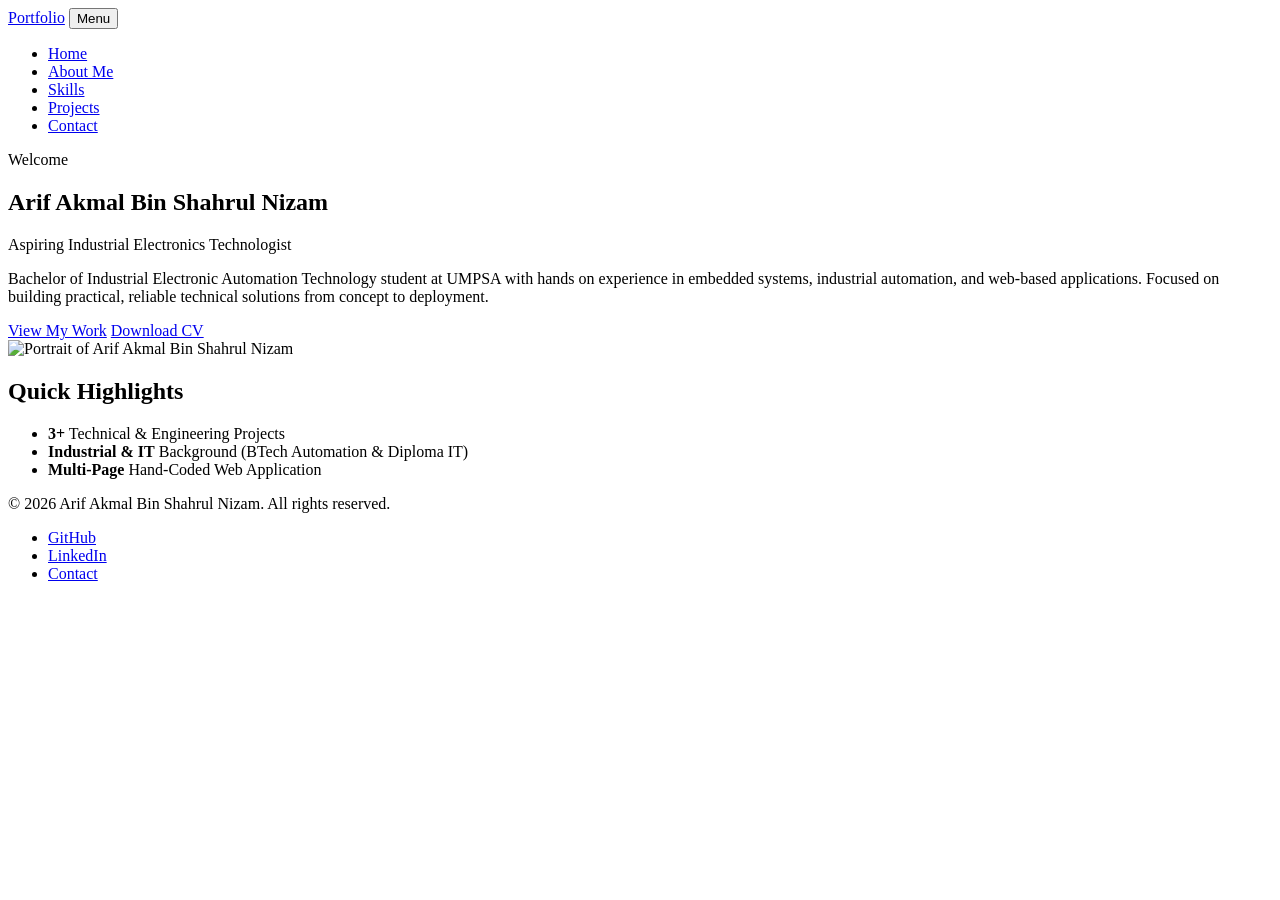
==== index.html @ f5798d1d "Add files via upload Add home and about pages" ====
<!DOCTYPE html>
<html lang="en">
<head>
  <meta charset="UTF-8">
  <meta name="viewport" content="width=device-width, initial-scale=1.0">
  <title>Home | Personal Portfolio</title>
  <link rel="stylesheet" href="css/style.css">
</head>
<body>
  <header>
    <nav aria-label="Primary Navigation">
      <a href="index.html" class="brand">Portfolio</a>
      <button type="button" id="menu-toggle" aria-expanded="false" aria-label="Toggle navigation">Menu</button>
      <ul class="nav-links" id="nav-links">
        <li><a href="index.html" class="active" aria-current="page">Home</a></li>
        <li><a href="about.html">About Me</a></li>
        <li><a href="skills.html">Skills</a></li>
        <li><a href="projects.html">Projects</a></li>
        <li><a href="contact.html">Contact</a></li>
      </ul>
    </nav>
  </header>

  <main>
    <section class="hero">
      <p id="greeting" class="greeting">Welcome</p>
      <h1>Arif Akmal Bin Shahrul Nizam</h1>
      <p class="tagline">Aspiring <span id="typing-text">Industrial Electronics Technologist</span></p>
      <p class="intro">
        Bachelor of Industrial Electronic Automation Technology student at UMPSA with hands on experience
        in embedded systems, industrial automation, and web-based applications. Focused on building practical,
        reliable technical solutions from concept to deployment.
      </p>
      <div class="cta-group">
        <a href="projects.html" class="btn btn-primary">View My Work</a>
        <a href="docs/resume.pdf" class="btn btn-secondary" download>Download CV</a>
      </div>
      <img src="images/profile.jpg" alt="Portrait of Arif Akmal Bin Shahrul Nizam" class="profile-photo">
    </section>

    <section class="highlights">
      <h2>Quick Highlights</h2>
      <ul>
        <li><strong>3+</strong> Technical & Engineering Projects</li>
        <li><strong>Industrial & IT</strong> Background (BTech Automation & Diploma IT)</li>
        <li><strong>Multi-Page</strong> Hand-Coded Web Application</li>
      </ul>
    </section>
  </main>

  <footer>
    <p>© <span id="year">2026</span> Arif Akmal Bin Shahrul Nizam. All rights reserved.</p>
    <ul class="footer-links">
      <li><a href="https://github.com" target="_blank" rel="noopener noreferrer">GitHub</a></li>
      <li><a href="https://linkedin.com" target="_blank" rel="noopener noreferrer">LinkedIn</a></li>
      <li><a href="contact.html">Contact</a></li>
    </ul>
  </footer>

  <script src="js/script.js"></script>
</body>
</html>
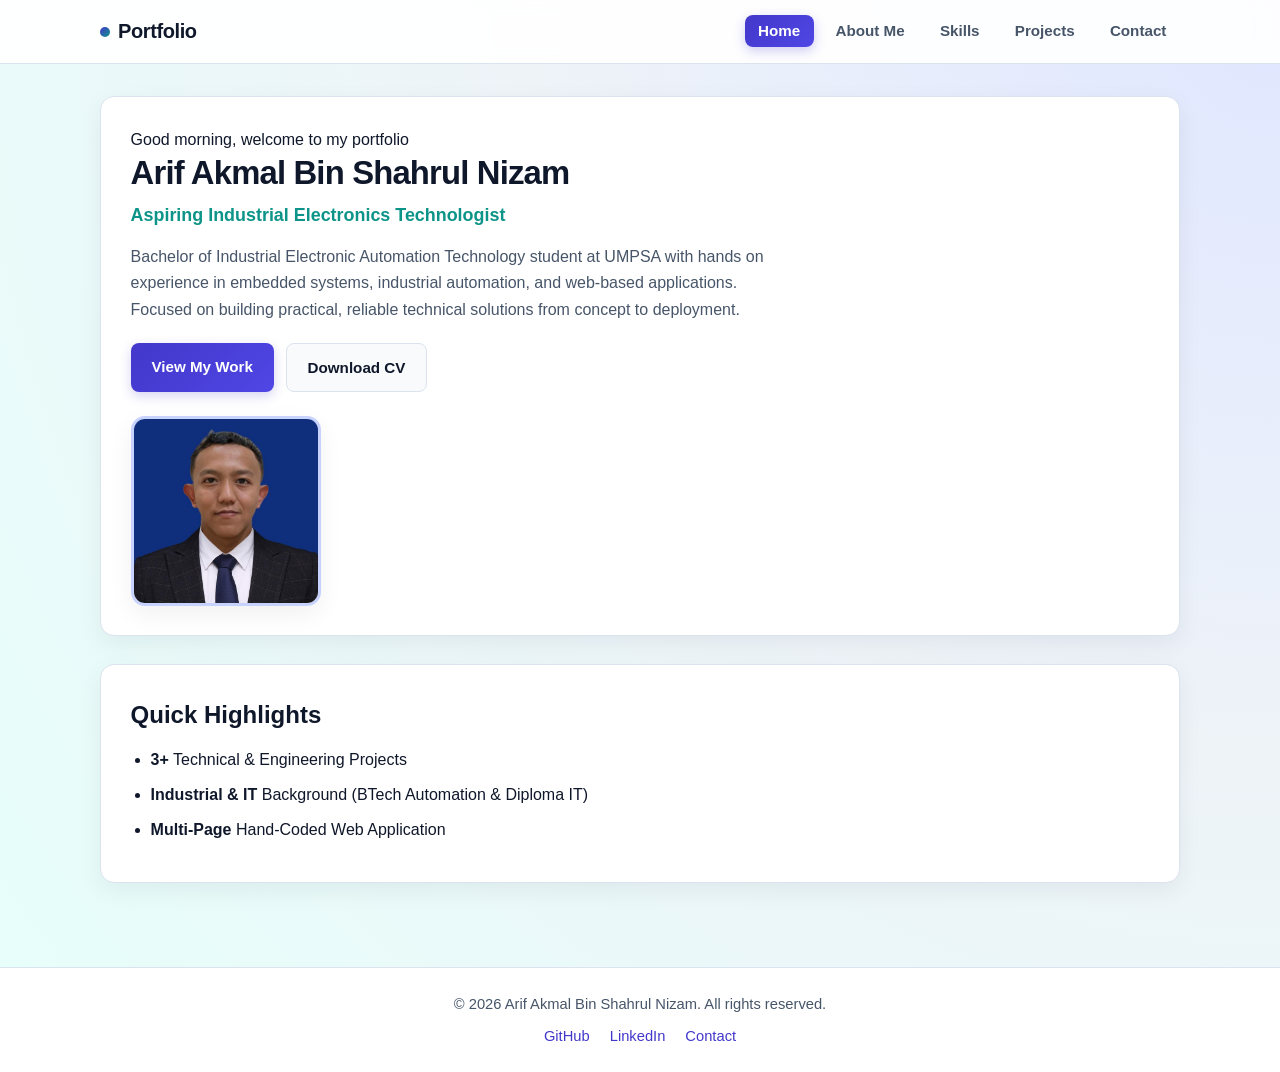
==== commit a02e4a10: "updated" ====
--- a/index.html
+++ b/index.html
@@ -1,62 +1,62 @@
-<!DOCTYPE html>
-<html lang="en">
-<head>
-  <meta charset="UTF-8">
-  <meta name="viewport" content="width=device-width, initial-scale=1.0">
-  <title>Home | Personal Portfolio</title>
-  <link rel="stylesheet" href="css/style.css">
-</head>
-<body>
-  <header>
-    <nav aria-label="Primary Navigation">
-      <a href="index.html" class="brand">Portfolio</a>
-      <button type="button" id="menu-toggle" aria-expanded="false" aria-label="Toggle navigation">Menu</button>
-      <ul class="nav-links" id="nav-links">
-        <li><a href="index.html" class="active" aria-current="page">Home</a></li>
-        <li><a href="about.html">About Me</a></li>
-        <li><a href="skills.html">Skills</a></li>
-        <li><a href="projects.html">Projects</a></li>
-        <li><a href="contact.html">Contact</a></li>
-      </ul>
-    </nav>
-  </header>
-
-  <main>
-    <section class="hero">
-      <p id="greeting" class="greeting">Welcome</p>
-      <h1>Arif Akmal Bin Shahrul Nizam</h1>
-      <p class="tagline">Aspiring <span id="typing-text">Industrial Electronics Technologist</span></p>
-      <p class="intro">
-        Bachelor of Industrial Electronic Automation Technology student at UMPSA with hands on experience
-        in embedded systems, industrial automation, and web-based applications. Focused on building practical,
-        reliable technical solutions from concept to deployment.
-      </p>
-      <div class="cta-group">
-        <a href="projects.html" class="btn btn-primary">View My Work</a>
-        <a href="docs/resume.pdf" class="btn btn-secondary" download>Download CV</a>
-      </div>
-      <img src="images/profile.jpg" alt="Portrait of Arif Akmal Bin Shahrul Nizam" class="profile-photo">
-    </section>
-
-    <section class="highlights">
-      <h2>Quick Highlights</h2>
-      <ul>
-        <li><strong>3+</strong> Technical & Engineering Projects</li>
-        <li><strong>Industrial & IT</strong> Background (BTech Automation & Diploma IT)</li>
-        <li><strong>Multi-Page</strong> Hand-Coded Web Application</li>
-      </ul>
-    </section>
-  </main>
-
-  <footer>
-    <p>© <span id="year">2026</span> Arif Akmal Bin Shahrul Nizam. All rights reserved.</p>
-    <ul class="footer-links">
-      <li><a href="https://github.com" target="_blank" rel="noopener noreferrer">GitHub</a></li>
-      <li><a href="https://linkedin.com" target="_blank" rel="noopener noreferrer">LinkedIn</a></li>
-      <li><a href="contact.html">Contact</a></li>
-    </ul>
-  </footer>
-
-  <script src="js/script.js"></script>
-</body>
+<!DOCTYPE html>
+<html lang="en">
+<head>
+  <meta charset="UTF-8">
+  <meta name="viewport" content="width=device-width, initial-scale=1.0">
+  <title>Home | Personal Portfolio</title>
+  <link rel="stylesheet" href="css/style.css">
+</head>
+<body>
+  <header>
+    <nav aria-label="Primary Navigation">
+      <a href="index.html" class="brand">Portfolio</a>
+      <button type="button" id="menu-toggle" aria-expanded="false" aria-label="Toggle navigation">Menu</button>
+      <ul class="nav-links" id="nav-links">
+        <li><a href="index.html" class="active" aria-current="page">Home</a></li>
+        <li><a href="about.html">About Me</a></li>
+        <li><a href="skills.html">Skills</a></li>
+        <li><a href="projects.html">Projects</a></li>
+        <li><a href="contact.html">Contact</a></li>
+      </ul>
+    </nav>
+  </header>
+
+  <main>
+    <section class="hero">
+      <p id="greeting" class="greeting">Welcome</p>
+      <h1>Arif Akmal Bin Shahrul Nizam</h1>
+      <p class="tagline">Aspiring <span id="typing-text">Industrial Electronics Technologist</span></p>
+      <p class="intro">
+        Bachelor of Industrial Electronic Automation Technology student at UMPSA with hands on experience
+        in embedded systems, industrial automation, and web-based applications. Focused on building practical,
+        reliable technical solutions from concept to deployment.
+      </p>
+      <div class="cta-group">
+        <a href="projects.html" class="btn btn-primary">View My Work</a>
+        <a href="docs/resume.pdf" class="btn btn-secondary" download>Download CV</a>
+      </div>
+      <img src="images/profile.jpg" alt="Portrait of Arif Akmal Bin Shahrul Nizam" class="profile-photo">
+    </section>
+
+    <section class="highlights">
+      <h2>Quick Highlights</h2>
+      <ul>
+        <li><strong>3+</strong> Technical & Engineering Projects</li>
+        <li><strong>Industrial & IT</strong> Background (BTech Automation & Diploma IT)</li>
+        <li><strong>Multi-Page</strong> Hand-Coded Web Application</li>
+      </ul>
+    </section>
+  </main>
+
+  <footer>
+    <p>© <span id="year">2026</span> Arif Akmal Bin Shahrul Nizam. All rights reserved.</p>
+    <ul class="footer-links">
+      <li><a href="https://github.com" target="_blank" rel="noopener noreferrer">GitHub</a></li>
+      <li><a href="https://linkedin.com" target="_blank" rel="noopener noreferrer">LinkedIn</a></li>
+      <li><a href="contact.html">Contact</a></li>
+    </ul>
+  </footer>
+
+  <script src="js/script.js"></script>
+</body>
 </html>
--- a/css/style.css
+++ b/css/style.css
@@ -0,0 +1,547 @@
+:root {
+  --bg-color: #eef3f8;
+  --surface-color: #ffffff;
+  --surface-tint: #f8fafc;
+  --text-color: #0f172a;
+  --muted-color: #475569;
+  --primary-color: #4338ca;
+  --primary-hover: #3730a3;
+  --primary-soft: #eef2ff;
+  --accent-color: #0d9488;
+  --accent-soft: #f0fdfa;
+  --border-color: #dbe3ee;
+  --error-color: #dc2626;
+  --success-color: #15803d;
+  --radius: 14px;
+  --radius-sm: 8px;
+  --shadow: 0 8px 24px rgba(15, 23, 42, 0.06);
+  --shadow-lg: 0 16px 34px rgba(67, 56, 202, 0.12);
+  --transition: all 0.22s ease;
+}
+
+*,
+*::before,
+*::after {
+  box-sizing: border-box;
+  margin: 0;
+  padding: 0;
+}
+
+html {
+  scroll-behavior: smooth;
+}
+
+body {
+  font-family: "Segoe UI", Tahoma, Geneva, Verdana, sans-serif;
+  background: radial-gradient(circle at top right, #e0e7ff 0%, var(--bg-color) 45%, #e6fffa 100%);
+  color: var(--text-color);
+  line-height: 1.65;
+  min-height: 100vh;
+}
+
+img {
+  max-width: 100%;
+  height: auto;
+  display: block;
+}
+
+a {
+  color: var(--primary-color);
+  text-decoration: none;
+  transition: var(--transition);
+}
+
+a:hover {
+  color: var(--primary-hover);
+}
+
+/* Header & Navigation */
+header {
+  background-color: rgba(255, 255, 255, 0.92);
+  backdrop-filter: blur(10px);
+  border-bottom: 1px solid var(--border-color);
+  position: sticky;
+  top: 0;
+  z-index: 100;
+}
+
+nav {
+  max-width: 1120px;
+  margin: 0 auto;
+  padding: 0.95rem 1.25rem;
+  display: flex;
+  align-items: center;
+  justify-content: space-between;
+  gap: 1rem;
+}
+
+.brand {
+  font-size: 1.25rem;
+  font-weight: 800;
+  letter-spacing: -0.02em;
+  color: var(--text-color);
+  display: inline-flex;
+  align-items: center;
+  gap: 0.5rem;
+}
+
+.brand::before {
+  content: "";
+  width: 10px;
+  height: 10px;
+  border-radius: 50%;
+  background: linear-gradient(135deg, var(--primary-color), var(--accent-color));
+}
+
+.nav-links {
+  list-style: none;
+  display: flex;
+  align-items: center;
+  gap: 0.5rem;
+}
+
+.nav-links a {
+  padding: 0.45rem 0.85rem;
+  border-radius: var(--radius-sm);
+  color: var(--muted-color);
+  font-weight: 600;
+  font-size: 0.95rem;
+}
+
+.nav-links a:hover {
+  background-color: var(--primary-soft);
+  color: var(--primary-color);
+}
+
+.nav-links a.active {
+  background: linear-gradient(135deg, var(--primary-color), #4f46e5);
+  color: #ffffff;
+  box-shadow: 0 4px 12px rgba(67, 56, 202, 0.25);
+}
+
+#menu-toggle {
+  display: none;
+  padding: 0.45rem 0.85rem;
+  border: 1px solid var(--border-color);
+  border-radius: var(--radius-sm);
+  background-color: var(--surface-color);
+  color: var(--text-color);
+  font-weight: 600;
+  cursor: pointer;
+}
+
+/* Main Content */
+main {
+  max-width: 1120px;
+  margin: 0 auto;
+  padding: 2rem 1.25rem 3.5rem;
+}
+
+section {
+  background-color: var(--surface-color);
+  border: 1px solid var(--border-color);
+  border-radius: var(--radius);
+  padding: 1.85rem;
+  margin-bottom: 1.75rem;
+  box-shadow: var(--shadow);
+}
+
+.page-header {
+  background: linear-gradient(135deg, #ffffff 0%, var(--primary-soft) 100%);
+  border-color: #c7d2fe;
+}
+
+.page-header h1,
+.hero h1 {
+  font-size: 2.05rem;
+  font-weight: 800;
+  letter-spacing: -0.025em;
+  line-height: 1.2;
+  margin-bottom: 0.5rem;
+  color: var(--text-color);
+}
+
+.tagline {
+  font-size: 1.12rem;
+  font-weight: 700;
+  color: var(--accent-color);
+  margin-bottom: 0.85rem;
+}
+
+.intro,
+.page-header p {
+  color: var(--muted-color);
+  margin-bottom: 1.25rem;
+  max-width: 72ch;
+}
+
+/* Buttons */
+.btn {
+  display: inline-block;
+  padding: 0.68rem 1.3rem;
+  border-radius: var(--radius-sm);
+  font-weight: 600;
+  font-size: 0.95rem;
+  border: none;
+  cursor: pointer;
+  transition: var(--transition);
+}
+
+.btn-primary {
+  background: linear-gradient(135deg, var(--primary-color), #4f46e5);
+  color: #ffffff;
+  box-shadow: 0 4px 12px rgba(67, 56, 202, 0.22);
+}
+
+.btn-primary:hover {
+  background: linear-gradient(135deg, var(--primary-hover), var(--primary-color));
+  color: #ffffff;
+  transform: translateY(-2px);
+  box-shadow: 0 8px 18px rgba(67, 56, 202, 0.28);
+}
+
+.btn-secondary {
+  background-color: var(--surface-tint);
+  color: var(--text-color);
+  border: 1px solid var(--border-color);
+}
+
+.btn-secondary:hover {
+  background-color: var(--primary-soft);
+  color: var(--primary-color);
+  border-color: #c7d2fe;
+  transform: translateY(-1px);
+}
+
+.cta-group {
+  display: flex;
+  flex-wrap: wrap;
+  gap: 0.75rem;
+  margin-bottom: 1.5rem;
+}
+
+.profile-photo {
+  width: 190px;
+  aspect-ratio: 1 / 1;
+  object-fit: cover;
+  border-radius: var(--radius);
+  border: 3px solid #c7d2fe;
+  box-shadow: var(--shadow);
+}
+
+.highlights ul,
+.timeline,
+.experience-section ul {
+  padding-left: 1.25rem;
+  margin-top: 0.75rem;
+}
+
+.highlights li,
+.timeline li,
+.experience-section li {
+  margin-bottom: 0.55rem;
+}
+
+/* Collapsible & Tabs */
+.collapsible-content {
+  margin-top: 1rem;
+  padding-top: 1rem;
+  border-top: 1px dashed var(--border-color);
+}
+
+.collapsible-content h3 {
+  margin-top: 0.75rem;
+  margin-bottom: 0.35rem;
+  color: var(--primary-color);
+}
+
+.cv-download {
+  margin-top: 1.25rem;
+}
+
+.tab-buttons,
+.filter-buttons {
+  display: flex;
+  flex-wrap: wrap;
+  gap: 0.6rem;
+  margin-bottom: 1.25rem;
+}
+
+.tab-btn,
+.filter-btn {
+  padding: 0.5rem 1.05rem;
+  border: 1px solid var(--border-color);
+  border-radius: 999px;
+  background-color: var(--surface-color);
+  color: var(--muted-color);
+  font-weight: 600;
+  font-size: 0.9rem;
+  cursor: pointer;
+  transition: var(--transition);
+}
+
+.tab-btn:hover,
+.filter-btn:hover {
+  background-color: var(--primary-soft);
+  color: var(--primary-color);
+  border-color: #a5b4fc;
+}
+
+.tab-btn.active,
+.filter-btn.active {
+  background: linear-gradient(135deg, var(--primary-color), var(--accent-color));
+  color: #ffffff;
+  border-color: transparent;
+  box-shadow: 0 4px 12px rgba(67, 56, 202, 0.22);
+}
+
+.tab-panel {
+  display: none;
+}
+
+.tab-panel.active {
+  display: block;
+}
+
+.skill-item {
+  margin-bottom: 1.05rem;
+}
+
+.skill-header {
+  display: flex;
+  justify-content: space-between;
+  font-weight: 600;
+  margin-bottom: 0.35rem;
+}
+
+.progress-bar {
+  width: 100%;
+  height: 11px;
+  background-color: #e2e8f0;
+  border-radius: 999px;
+  overflow: hidden;
+}
+
+.progress-fill {
+  height: 100%;
+  width: 0;
+  background: linear-gradient(90deg, var(--primary-color), var(--accent-color));
+  border-radius: 999px;
+  transition: width 0.8s ease;
+}
+
+/* Table */
+table {
+  width: 100%;
+  border-collapse: collapse;
+  margin-top: 0.75rem;
+  border-radius: var(--radius-sm);
+  overflow: hidden;
+}
+
+th,
+td {
+  border: 1px solid var(--border-color);
+  padding: 0.75rem 0.9rem;
+  text-align: left;
+}
+
+th {
+  background-color: var(--primary-soft);
+  color: var(--primary-hover);
+  font-weight: 700;
+}
+
+tr:nth-child(even) td {
+  background-color: var(--surface-tint);
+}
+
+/* Projects Grid */
+.projects-grid {
+  display: grid;
+  grid-template-columns: repeat(3, 1fr);
+  gap: 1.35rem;
+}
+
+.project-card {
+  border: 1px solid var(--border-color);
+  border-radius: var(--radius);
+  padding: 1.15rem;
+  background-color: var(--surface-tint);
+  display: flex;
+  flex-direction: column;
+  gap: 0.65rem;
+  transition: var(--transition);
+}
+
+.project-card:hover {
+  background-color: var(--surface-color);
+  border-color: #a5b4fc;
+  transform: translateY(-4px);
+  box-shadow: var(--shadow-lg);
+}
+
+.project-card img {
+  width: 100%;
+  aspect-ratio: 16 / 10;
+  object-fit: cover;
+  border-radius: var(--radius-sm);
+  border: 1px solid var(--border-color);
+  background-color: #e2e8f0;
+}
+
+.project-card h2 {
+  font-size: 1.15rem;
+  color: var(--text-color);
+}
+
+.project-card p {
+  font-size: 0.92rem;
+  color: var(--muted-color);
+}
+
+.project-card p strong {
+  color: var(--text-color);
+}
+
+.project-link {
+  margin-top: auto;
+  padding-top: 0.4rem;
+  font-weight: 700;
+  color: var(--primary-color);
+}
+
+.project-link:hover {
+  color: var(--accent-color);
+  text-decoration: underline;
+}
+
+/* Contact Layout & Form */
+.contact-layout {
+  display: grid;
+  grid-template-columns: 2fr 1fr;
+  gap: 1.5rem;
+}
+
+.form-group {
+  margin-bottom: 1rem;
+}
+
+label {
+  display: block;
+  font-weight: 600;
+  margin-bottom: 0.35rem;
+}
+
+input,
+textarea {
+  width: 100%;
+  padding: 0.68rem 0.85rem;
+  border: 1px solid var(--border-color);
+  border-radius: var(--radius-sm);
+  font-family: inherit;
+  font-size: 1rem;
+  background-color: var(--surface-color);
+  color: var(--text-color);
+}
+
+input:focus,
+textarea:focus {
+  outline: 3px solid var(--primary-soft);
+  border-color: var(--primary-color);
+}
+
+.error-msg {
+  color: var(--error-color);
+  font-size: 0.85rem;
+  display: block;
+  margin-top: 0.25rem;
+}
+
+.form-status {
+  margin-top: 0.9rem;
+  font-weight: 600;
+}
+
+.form-status.success {
+  color: var(--success-color);
+}
+
+.form-status.error {
+  color: var(--error-color);
+}
+
+.contact-details p,
+.social-list {
+  margin-top: 0.5rem;
+}
+
+.social-list {
+  list-style: none;
+  display: flex;
+  flex-direction: column;
+  gap: 0.5rem;
+}
+
+/* Footer */
+footer {
+  background-color: var(--surface-color);
+  border-top: 1px solid var(--border-color);
+  padding: 1.5rem 1.25rem;
+  text-align: center;
+  color: var(--muted-color);
+  font-size: 0.92rem;
+}
+
+.footer-links {
+  list-style: none;
+  display: flex;
+  justify-content: center;
+  gap: 1.25rem;
+  margin-top: 0.5rem;
+}
+
+/* Responsive Breakpoints */
+@media (max-width: 768px) {
+  #menu-toggle {
+    display: inline-block;
+  }
+
+  .nav-links {
+    display: none;
+    position: absolute;
+    top: 100%;
+    left: 0;
+    right: 0;
+    background-color: var(--surface-color);
+    border-bottom: 1px solid var(--border-color);
+    flex-direction: column;
+    padding: 1rem;
+    gap: 0.5rem;
+    box-shadow: var(--shadow);
+  }
+
+  .nav-links.open {
+    display: flex;
+  }
+
+  .projects-grid,
+  .contact-layout {
+    grid-template-columns: 1fr;
+  }
+}
+
+@media (max-width: 480px) {
+  .page-header h1,
+  .hero h1 {
+    font-size: 1.6rem;
+  }
+
+  section {
+    padding: 1.25rem;
+  }
+
+  table {
+    font-size: 0.9rem;
+  }
+}
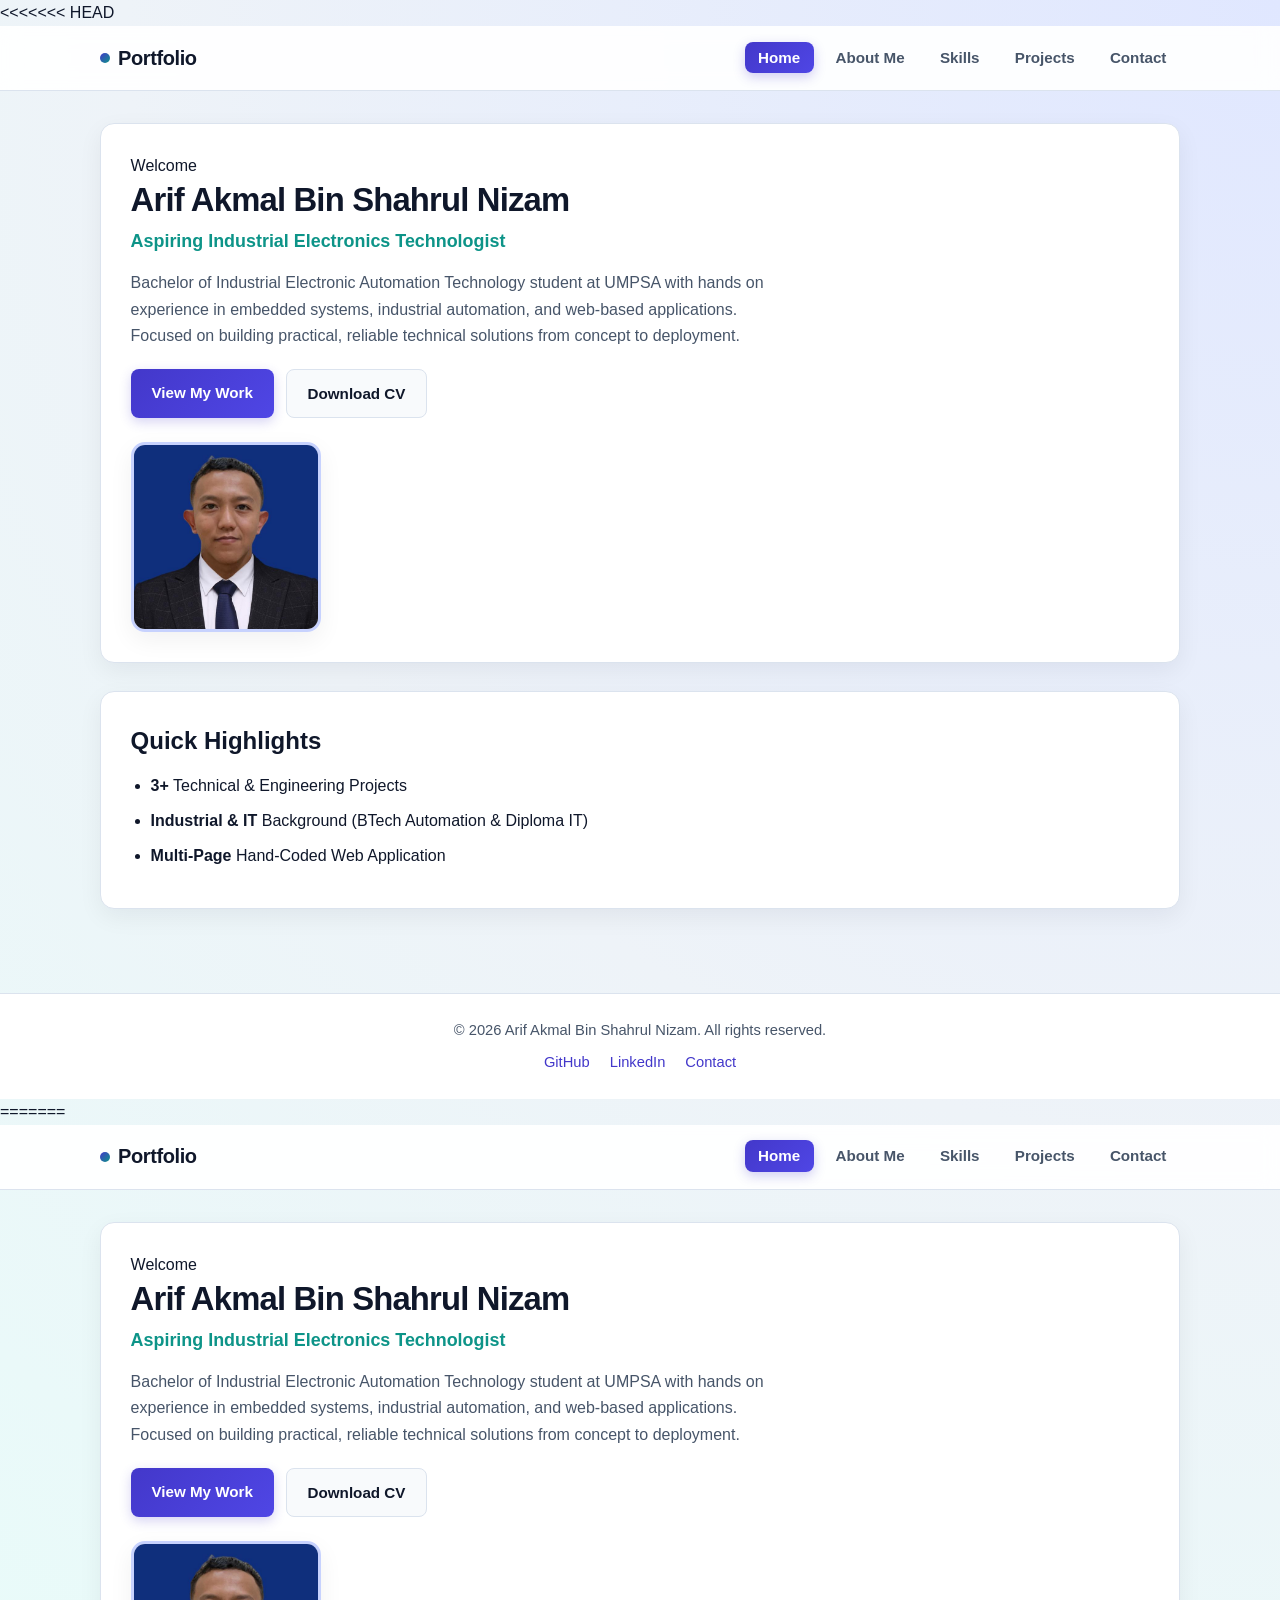
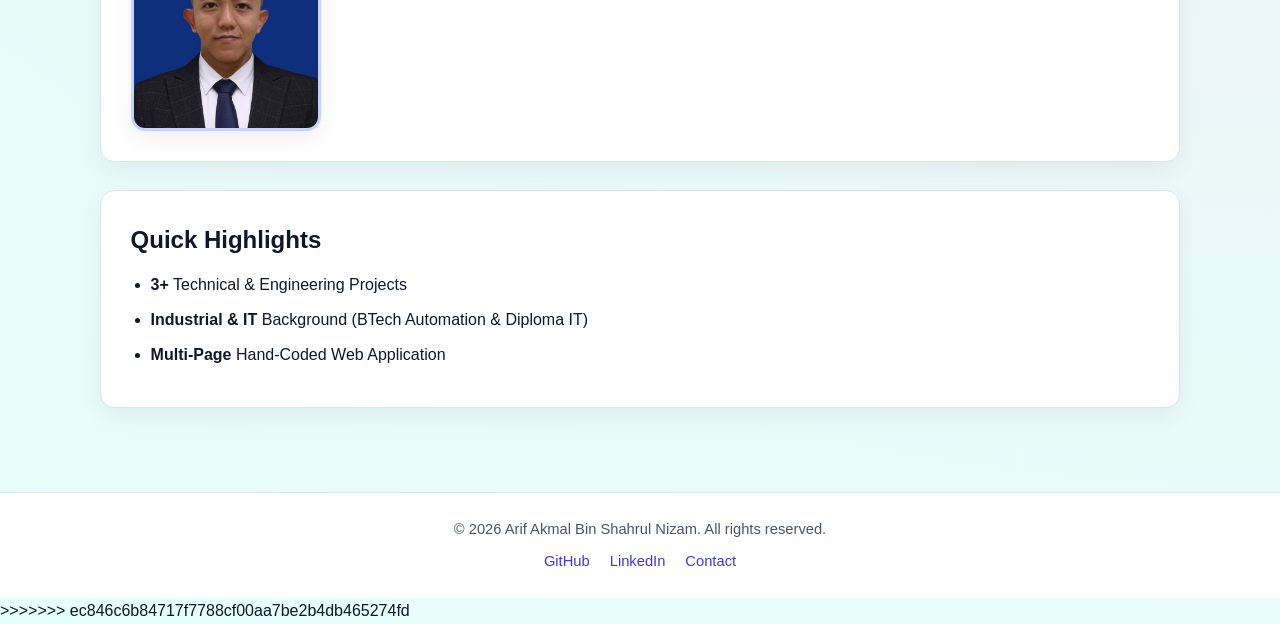
==== commit 8dd9ccd5: "Merge branch 'main' of https://github.com/Arepzvl/BVI3124-personal-portfolio" ====
--- a/index.html
+++ b/index.html
@@ -1,3 +1,4 @@
+<<<<<<< HEAD
 <!DOCTYPE html>
 <html lang="en">
 <head>
@@ -59,4 +60,67 @@
 
   <script src="js/script.js"></script>
 </body>
+=======
+<!DOCTYPE html>
+<html lang="en">
+<head>
+  <meta charset="UTF-8">
+  <meta name="viewport" content="width=device-width, initial-scale=1.0">
+  <title>Home | Personal Portfolio</title>
+  <link rel="stylesheet" href="css/style.css">
+</head>
+<body>
+  <header>
+    <nav aria-label="Primary Navigation">
+      <a href="index.html" class="brand">Portfolio</a>
+      <button type="button" id="menu-toggle" aria-expanded="false" aria-label="Toggle navigation">Menu</button>
+      <ul class="nav-links" id="nav-links">
+        <li><a href="index.html" class="active" aria-current="page">Home</a></li>
+        <li><a href="about.html">About Me</a></li>
+        <li><a href="skills.html">Skills</a></li>
+        <li><a href="projects.html">Projects</a></li>
+        <li><a href="contact.html">Contact</a></li>
+      </ul>
+    </nav>
+  </header>
+
+  <main>
+    <section class="hero">
+      <p id="greeting" class="greeting">Welcome</p>
+      <h1>Arif Akmal Bin Shahrul Nizam</h1>
+      <p class="tagline">Aspiring <span id="typing-text">Industrial Electronics Technologist</span></p>
+      <p class="intro">
+        Bachelor of Industrial Electronic Automation Technology student at UMPSA with hands on experience
+        in embedded systems, industrial automation, and web-based applications. Focused on building practical,
+        reliable technical solutions from concept to deployment.
+      </p>
+      <div class="cta-group">
+        <a href="projects.html" class="btn btn-primary">View My Work</a>
+        <a href="docs/resume.pdf" class="btn btn-secondary" download>Download CV</a>
+      </div>
+      <img src="images/profile.jpg" alt="Portrait of Arif Akmal Bin Shahrul Nizam" class="profile-photo">
+    </section>
+
+    <section class="highlights">
+      <h2>Quick Highlights</h2>
+      <ul>
+        <li><strong>3+</strong> Technical & Engineering Projects</li>
+        <li><strong>Industrial & IT</strong> Background (BTech Automation & Diploma IT)</li>
+        <li><strong>Multi-Page</strong> Hand-Coded Web Application</li>
+      </ul>
+    </section>
+  </main>
+
+  <footer>
+    <p>© <span id="year">2026</span> Arif Akmal Bin Shahrul Nizam. All rights reserved.</p>
+    <ul class="footer-links">
+      <li><a href="https://github.com" target="_blank" rel="noopener noreferrer">GitHub</a></li>
+      <li><a href="https://linkedin.com" target="_blank" rel="noopener noreferrer">LinkedIn</a></li>
+      <li><a href="contact.html">Contact</a></li>
+    </ul>
+  </footer>
+
+  <script src="js/script.js"></script>
+</body>
+>>>>>>> ec846c6b84717f7788cf00aa7be2b4db465274fd
 </html>
--- a/css/style.css
+++ b/css/style.css
@@ -544,4 +544,550 @@
   table {
     font-size: 0.9rem;
   }
+:root {
+  --bg-color: #eef3f8;
+  --surface-color: #ffffff;
+  --surface-tint: #f8fafc;
+  --text-color: #0f172a;
+  --muted-color: #475569;
+  --primary-color: #4338ca;
+  --primary-hover: #3730a3;
+  --primary-soft: #eef2ff;
+  --accent-color: #0d9488;
+  --accent-soft: #f0fdfa;
+  --border-color: #dbe3ee;
+  --error-color: #dc2626;
+  --success-color: #15803d;
+  --radius: 14px;
+  --radius-sm: 8px;
+  --shadow: 0 8px 24px rgba(15, 23, 42, 0.06);
+  --shadow-lg: 0 16px 34px rgba(67, 56, 202, 0.12);
+  --transition: all 0.22s ease;
+}
+
+*,
+*::before,
+*::after {
+  box-sizing: border-box;
+  margin: 0;
+  padding: 0;
+}
+
+html {
+  scroll-behavior: smooth;
+}
+
+body {
+  font-family: "Segoe UI", Tahoma, Geneva, Verdana, sans-serif;
+  background: radial-gradient(circle at top right, #e0e7ff 0%, var(--bg-color) 45%, #e6fffa 100%);
+  color: var(--text-color);
+  line-height: 1.65;
+  min-height: 100vh;
+}
+
+img {
+  max-width: 100%;
+  height: auto;
+  display: block;
+}
+
+a {
+  color: var(--primary-color);
+  text-decoration: none;
+  transition: var(--transition);
+}
+
+a:hover {
+  color: var(--primary-hover);
+}
+
+/* Header & Navigation */
+header {
+  background-color: rgba(255, 255, 255, 0.92);
+  backdrop-filter: blur(10px);
+  border-bottom: 1px solid var(--border-color);
+  position: sticky;
+  top: 0;
+  z-index: 100;
+}
+
+nav {
+  max-width: 1120px;
+  margin: 0 auto;
+  padding: 0.95rem 1.25rem;
+  display: flex;
+  align-items: center;
+  justify-content: space-between;
+  gap: 1rem;
+}
+
+.brand {
+  font-size: 1.25rem;
+  font-weight: 800;
+  letter-spacing: -0.02em;
+  color: var(--text-color);
+  display: inline-flex;
+  align-items: center;
+  gap: 0.5rem;
+}
+
+.brand::before {
+  content: "";
+  width: 10px;
+  height: 10px;
+  border-radius: 50%;
+  background: linear-gradient(135deg, var(--primary-color), var(--accent-color));
+}
+
+.nav-links {
+  list-style: none;
+  display: flex;
+  align-items: center;
+  gap: 0.5rem;
+}
+
+.nav-links a {
+  padding: 0.45rem 0.85rem;
+  border-radius: var(--radius-sm);
+  color: var(--muted-color);
+  font-weight: 600;
+  font-size: 0.95rem;
+}
+
+.nav-links a:hover {
+  background-color: var(--primary-soft);
+  color: var(--primary-color);
+}
+
+.nav-links a.active {
+  background: linear-gradient(135deg, var(--primary-color), #4f46e5);
+  color: #ffffff;
+  box-shadow: 0 4px 12px rgba(67, 56, 202, 0.25);
+}
+
+#menu-toggle {
+  display: none;
+  padding: 0.45rem 0.85rem;
+  border: 1px solid var(--border-color);
+  border-radius: var(--radius-sm);
+  background-color: var(--surface-color);
+  color: var(--text-color);
+  font-weight: 600;
+  cursor: pointer;
+}
+
+/* Main Content */
+main {
+  max-width: 1120px;
+  margin: 0 auto;
+  padding: 2rem 1.25rem 3.5rem;
+}
+
+section {
+  background-color: var(--surface-color);
+  border: 1px solid var(--border-color);
+  border-radius: var(--radius);
+  padding: 1.85rem;
+  margin-bottom: 1.75rem;
+  box-shadow: var(--shadow);
+}
+
+.page-header {
+  background: linear-gradient(135deg, #ffffff 0%, var(--primary-soft) 100%);
+  border-color: #c7d2fe;
+}
+
+.page-header h1,
+.hero h1 {
+  font-size: 2.05rem;
+  font-weight: 800;
+  letter-spacing: -0.025em;
+  line-height: 1.2;
+  margin-bottom: 0.5rem;
+  color: var(--text-color);
+}
+
+.tagline {
+  font-size: 1.12rem;
+  font-weight: 700;
+  color: var(--accent-color);
+  margin-bottom: 0.85rem;
+}
+
+.intro,
+.page-header p {
+  color: var(--muted-color);
+  margin-bottom: 1.25rem;
+  max-width: 72ch;
+}
+
+/* Buttons */
+.btn {
+  display: inline-block;
+  padding: 0.68rem 1.3rem;
+  border-radius: var(--radius-sm);
+  font-weight: 600;
+  font-size: 0.95rem;
+  border: none;
+  cursor: pointer;
+  transition: var(--transition);
+}
+
+.btn-primary {
+  background: linear-gradient(135deg, var(--primary-color), #4f46e5);
+  color: #ffffff;
+  box-shadow: 0 4px 12px rgba(67, 56, 202, 0.22);
+}
+
+.btn-primary:hover {
+  background: linear-gradient(135deg, var(--primary-hover), var(--primary-color));
+  color: #ffffff;
+  transform: translateY(-2px);
+  box-shadow: 0 8px 18px rgba(67, 56, 202, 0.28);
+}
+
+.btn-secondary {
+  background-color: var(--surface-tint);
+  color: var(--text-color);
+  border: 1px solid var(--border-color);
+}
+
+.btn-secondary:hover {
+  background-color: var(--primary-soft);
+  color: var(--primary-color);
+  border-color: #c7d2fe;
+  transform: translateY(-1px);
+}
+
+.cta-group {
+  display: flex;
+  flex-wrap: wrap;
+  gap: 0.75rem;
+  margin-bottom: 1.5rem;
+}
+
+.profile-photo {
+  width: 190px;
+  aspect-ratio: 1 / 1;
+  object-fit: cover;
+  border-radius: var(--radius);
+  border: 3px solid #c7d2fe;
+  box-shadow: var(--shadow);
+}
+
+.highlights ul,
+.timeline,
+.experience-section ul {
+  padding-left: 1.25rem;
+  margin-top: 0.75rem;
+}
+
+.highlights li,
+.timeline li,
+.experience-section li {
+  margin-bottom: 0.55rem;
+}
+
+/* Collapsible & Tabs */
+.collapsible-content {
+  margin-top: 1rem;
+  padding-top: 1rem;
+  border-top: 1px dashed var(--border-color);
+}
+
+.collapsible-content h3 {
+  margin-top: 0.75rem;
+  margin-bottom: 0.35rem;
+  color: var(--primary-color);
+}
+
+.cv-download {
+  margin-top: 1.25rem;
+}
+
+.tab-buttons,
+.filter-buttons {
+  display: flex;
+  flex-wrap: wrap;
+  gap: 0.6rem;
+  margin-bottom: 1.25rem;
+}
+
+.tab-btn,
+.filter-btn {
+  padding: 0.5rem 1.05rem;
+  border: 1px solid var(--border-color);
+  border-radius: 999px;
+  background-color: var(--surface-color);
+  color: var(--muted-color);
+  font-weight: 600;
+  font-size: 0.9rem;
+  cursor: pointer;
+  transition: var(--transition);
+}
+
+.tab-btn:hover,
+.filter-btn:hover {
+  background-color: var(--primary-soft);
+  color: var(--primary-color);
+  border-color: #a5b4fc;
+}
+
+.tab-btn.active,
+.filter-btn.active {
+  background: linear-gradient(135deg, var(--primary-color), var(--accent-color));
+  color: #ffffff;
+  border-color: transparent;
+  box-shadow: 0 4px 12px rgba(67, 56, 202, 0.22);
+}
+
+.tab-panel {
+  display: none;
+}
+
+.tab-panel.active {
+  display: block;
+}
+
+.skill-item {
+  margin-bottom: 1.05rem;
+}
+
+.skill-header {
+  display: flex;
+  justify-content: space-between;
+  font-weight: 600;
+  margin-bottom: 0.35rem;
+}
+
+.progress-bar {
+  width: 100%;
+  height: 11px;
+  background-color: #e2e8f0;
+  border-radius: 999px;
+  overflow: hidden;
+}
+
+.progress-fill {
+  height: 100%;
+  width: 0;
+  background: linear-gradient(90deg, var(--primary-color), var(--accent-color));
+  border-radius: 999px;
+  transition: width 0.8s ease;
+}
+
+/* Table */
+table {
+  width: 100%;
+  border-collapse: collapse;
+  margin-top: 0.75rem;
+  border-radius: var(--radius-sm);
+  overflow: hidden;
+}
+
+th,
+td {
+  border: 1px solid var(--border-color);
+  padding: 0.75rem 0.9rem;
+  text-align: left;
+}
+
+th {
+  background-color: var(--primary-soft);
+  color: var(--primary-hover);
+  font-weight: 700;
+}
+
+tr:nth-child(even) td {
+  background-color: var(--surface-tint);
+}
+
+/* Projects Grid */
+.projects-grid {
+  display: grid;
+  grid-template-columns: repeat(3, 1fr);
+  gap: 1.35rem;
+}
+
+.project-card {
+  border: 1px solid var(--border-color);
+  border-radius: var(--radius);
+  padding: 1.15rem;
+  background-color: var(--surface-tint);
+  display: flex;
+  flex-direction: column;
+  gap: 0.65rem;
+  transition: var(--transition);
+}
+
+.project-card:hover {
+  background-color: var(--surface-color);
+  border-color: #a5b4fc;
+  transform: translateY(-4px);
+  box-shadow: var(--shadow-lg);
+}
+
+.project-card img {
+  width: 100%;
+  aspect-ratio: 16 / 10;
+  object-fit: cover;
+  border-radius: var(--radius-sm);
+  border: 1px solid var(--border-color);
+  background-color: #e2e8f0;
+}
+
+.project-card h2 {
+  font-size: 1.15rem;
+  color: var(--text-color);
+}
+
+.project-card p {
+  font-size: 0.92rem;
+  color: var(--muted-color);
+}
+
+.project-card p strong {
+  color: var(--text-color);
+}
+
+.project-link {
+  margin-top: auto;
+  padding-top: 0.4rem;
+  font-weight: 700;
+  color: var(--primary-color);
+}
+
+.project-link:hover {
+  color: var(--accent-color);
+  text-decoration: underline;
+}
+
+/* Contact Layout & Form */
+.contact-layout {
+  display: grid;
+  grid-template-columns: 2fr 1fr;
+  gap: 1.5rem;
+}
+
+.form-group {
+  margin-bottom: 1rem;
+}
+
+label {
+  display: block;
+  font-weight: 600;
+  margin-bottom: 0.35rem;
+}
+
+input,
+textarea {
+  width: 100%;
+  padding: 0.68rem 0.85rem;
+  border: 1px solid var(--border-color);
+  border-radius: var(--radius-sm);
+  font-family: inherit;
+  font-size: 1rem;
+  background-color: var(--surface-color);
+  color: var(--text-color);
+}
+
+input:focus,
+textarea:focus {
+  outline: 3px solid var(--primary-soft);
+  border-color: var(--primary-color);
+}
+
+.error-msg {
+  color: var(--error-color);
+  font-size: 0.85rem;
+  display: block;
+  margin-top: 0.25rem;
+}
+
+.form-status {
+  margin-top: 0.9rem;
+  font-weight: 600;
+}
+
+.form-status.success {
+  color: var(--success-color);
+}
+
+.form-status.error {
+  color: var(--error-color);
+}
+
+.contact-details p,
+.social-list {
+  margin-top: 0.5rem;
+}
+
+.social-list {
+  list-style: none;
+  display: flex;
+  flex-direction: column;
+  gap: 0.5rem;
+}
+
+/* Footer */
+footer {
+  background-color: var(--surface-color);
+  border-top: 1px solid var(--border-color);
+  padding: 1.5rem 1.25rem;
+  text-align: center;
+  color: var(--muted-color);
+  font-size: 0.92rem;
+}
+
+.footer-links {
+  list-style: none;
+  display: flex;
+  justify-content: center;
+  gap: 1.25rem;
+  margin-top: 0.5rem;
+}
+
+/* Responsive Breakpoints */
+@media (max-width: 768px) {
+  #menu-toggle {
+    display: inline-block;
+  }
+
+  .nav-links {
+    display: none;
+    position: absolute;
+    top: 100%;
+    left: 0;
+    right: 0;
+    background-color: var(--surface-color);
+    border-bottom: 1px solid var(--border-color);
+    flex-direction: column;
+    padding: 1rem;
+    gap: 0.5rem;
+    box-shadow: var(--shadow);
+  }
+
+  .nav-links.open {
+    display: flex;
+  }
+
+  .projects-grid,
+  .contact-layout {
+    grid-template-columns: 1fr;
+  }
+}
+
+@media (max-width: 480px) {
+  .page-header h1,
+  .hero h1 {
+    font-size: 1.6rem;
+  }
+
+  section {
+    padding: 1.25rem;
+  }
+
+  table {
+    font-size: 0.9rem;
+  }
 }
--- a/css/style.css
+++ b/css/style.css
@@ -544,4 +544,550 @@
   table {
     font-size: 0.9rem;
   }
+:root {
+  --bg-color: #eef3f8;
+  --surface-color: #ffffff;
+  --surface-tint: #f8fafc;
+  --text-color: #0f172a;
+  --muted-color: #475569;
+  --primary-color: #4338ca;
+  --primary-hover: #3730a3;
+  --primary-soft: #eef2ff;
+  --accent-color: #0d9488;
+  --accent-soft: #f0fdfa;
+  --border-color: #dbe3ee;
+  --error-color: #dc2626;
+  --success-color: #15803d;
+  --radius: 14px;
+  --radius-sm: 8px;
+  --shadow: 0 8px 24px rgba(15, 23, 42, 0.06);
+  --shadow-lg: 0 16px 34px rgba(67, 56, 202, 0.12);
+  --transition: all 0.22s ease;
+}
+
+*,
+*::before,
+*::after {
+  box-sizing: border-box;
+  margin: 0;
+  padding: 0;
+}
+
+html {
+  scroll-behavior: smooth;
+}
+
+body {
+  font-family: "Segoe UI", Tahoma, Geneva, Verdana, sans-serif;
+  background: radial-gradient(circle at top right, #e0e7ff 0%, var(--bg-color) 45%, #e6fffa 100%);
+  color: var(--text-color);
+  line-height: 1.65;
+  min-height: 100vh;
+}
+
+img {
+  max-width: 100%;
+  height: auto;
+  display: block;
+}
+
+a {
+  color: var(--primary-color);
+  text-decoration: none;
+  transition: var(--transition);
+}
+
+a:hover {
+  color: var(--primary-hover);
+}
+
+/* Header & Navigation */
+header {
+  background-color: rgba(255, 255, 255, 0.92);
+  backdrop-filter: blur(10px);
+  border-bottom: 1px solid var(--border-color);
+  position: sticky;
+  top: 0;
+  z-index: 100;
+}
+
+nav {
+  max-width: 1120px;
+  margin: 0 auto;
+  padding: 0.95rem 1.25rem;
+  display: flex;
+  align-items: center;
+  justify-content: space-between;
+  gap: 1rem;
+}
+
+.brand {
+  font-size: 1.25rem;
+  font-weight: 800;
+  letter-spacing: -0.02em;
+  color: var(--text-color);
+  display: inline-flex;
+  align-items: center;
+  gap: 0.5rem;
+}
+
+.brand::before {
+  content: "";
+  width: 10px;
+  height: 10px;
+  border-radius: 50%;
+  background: linear-gradient(135deg, var(--primary-color), var(--accent-color));
+}
+
+.nav-links {
+  list-style: none;
+  display: flex;
+  align-items: center;
+  gap: 0.5rem;
+}
+
+.nav-links a {
+  padding: 0.45rem 0.85rem;
+  border-radius: var(--radius-sm);
+  color: var(--muted-color);
+  font-weight: 600;
+  font-size: 0.95rem;
+}
+
+.nav-links a:hover {
+  background-color: var(--primary-soft);
+  color: var(--primary-color);
+}
+
+.nav-links a.active {
+  background: linear-gradient(135deg, var(--primary-color), #4f46e5);
+  color: #ffffff;
+  box-shadow: 0 4px 12px rgba(67, 56, 202, 0.25);
+}
+
+#menu-toggle {
+  display: none;
+  padding: 0.45rem 0.85rem;
+  border: 1px solid var(--border-color);
+  border-radius: var(--radius-sm);
+  background-color: var(--surface-color);
+  color: var(--text-color);
+  font-weight: 600;
+  cursor: pointer;
+}
+
+/* Main Content */
+main {
+  max-width: 1120px;
+  margin: 0 auto;
+  padding: 2rem 1.25rem 3.5rem;
+}
+
+section {
+  background-color: var(--surface-color);
+  border: 1px solid var(--border-color);
+  border-radius: var(--radius);
+  padding: 1.85rem;
+  margin-bottom: 1.75rem;
+  box-shadow: var(--shadow);
+}
+
+.page-header {
+  background: linear-gradient(135deg, #ffffff 0%, var(--primary-soft) 100%);
+  border-color: #c7d2fe;
+}
+
+.page-header h1,
+.hero h1 {
+  font-size: 2.05rem;
+  font-weight: 800;
+  letter-spacing: -0.025em;
+  line-height: 1.2;
+  margin-bottom: 0.5rem;
+  color: var(--text-color);
+}
+
+.tagline {
+  font-size: 1.12rem;
+  font-weight: 700;
+  color: var(--accent-color);
+  margin-bottom: 0.85rem;
+}
+
+.intro,
+.page-header p {
+  color: var(--muted-color);
+  margin-bottom: 1.25rem;
+  max-width: 72ch;
+}
+
+/* Buttons */
+.btn {
+  display: inline-block;
+  padding: 0.68rem 1.3rem;
+  border-radius: var(--radius-sm);
+  font-weight: 600;
+  font-size: 0.95rem;
+  border: none;
+  cursor: pointer;
+  transition: var(--transition);
+}
+
+.btn-primary {
+  background: linear-gradient(135deg, var(--primary-color), #4f46e5);
+  color: #ffffff;
+  box-shadow: 0 4px 12px rgba(67, 56, 202, 0.22);
+}
+
+.btn-primary:hover {
+  background: linear-gradient(135deg, var(--primary-hover), var(--primary-color));
+  color: #ffffff;
+  transform: translateY(-2px);
+  box-shadow: 0 8px 18px rgba(67, 56, 202, 0.28);
+}
+
+.btn-secondary {
+  background-color: var(--surface-tint);
+  color: var(--text-color);
+  border: 1px solid var(--border-color);
+}
+
+.btn-secondary:hover {
+  background-color: var(--primary-soft);
+  color: var(--primary-color);
+  border-color: #c7d2fe;
+  transform: translateY(-1px);
+}
+
+.cta-group {
+  display: flex;
+  flex-wrap: wrap;
+  gap: 0.75rem;
+  margin-bottom: 1.5rem;
+}
+
+.profile-photo {
+  width: 190px;
+  aspect-ratio: 1 / 1;
+  object-fit: cover;
+  border-radius: var(--radius);
+  border: 3px solid #c7d2fe;
+  box-shadow: var(--shadow);
+}
+
+.highlights ul,
+.timeline,
+.experience-section ul {
+  padding-left: 1.25rem;
+  margin-top: 0.75rem;
+}
+
+.highlights li,
+.timeline li,
+.experience-section li {
+  margin-bottom: 0.55rem;
+}
+
+/* Collapsible & Tabs */
+.collapsible-content {
+  margin-top: 1rem;
+  padding-top: 1rem;
+  border-top: 1px dashed var(--border-color);
+}
+
+.collapsible-content h3 {
+  margin-top: 0.75rem;
+  margin-bottom: 0.35rem;
+  color: var(--primary-color);
+}
+
+.cv-download {
+  margin-top: 1.25rem;
+}
+
+.tab-buttons,
+.filter-buttons {
+  display: flex;
+  flex-wrap: wrap;
+  gap: 0.6rem;
+  margin-bottom: 1.25rem;
+}
+
+.tab-btn,
+.filter-btn {
+  padding: 0.5rem 1.05rem;
+  border: 1px solid var(--border-color);
+  border-radius: 999px;
+  background-color: var(--surface-color);
+  color: var(--muted-color);
+  font-weight: 600;
+  font-size: 0.9rem;
+  cursor: pointer;
+  transition: var(--transition);
+}
+
+.tab-btn:hover,
+.filter-btn:hover {
+  background-color: var(--primary-soft);
+  color: var(--primary-color);
+  border-color: #a5b4fc;
+}
+
+.tab-btn.active,
+.filter-btn.active {
+  background: linear-gradient(135deg, var(--primary-color), var(--accent-color));
+  color: #ffffff;
+  border-color: transparent;
+  box-shadow: 0 4px 12px rgba(67, 56, 202, 0.22);
+}
+
+.tab-panel {
+  display: none;
+}
+
+.tab-panel.active {
+  display: block;
+}
+
+.skill-item {
+  margin-bottom: 1.05rem;
+}
+
+.skill-header {
+  display: flex;
+  justify-content: space-between;
+  font-weight: 600;
+  margin-bottom: 0.35rem;
+}
+
+.progress-bar {
+  width: 100%;
+  height: 11px;
+  background-color: #e2e8f0;
+  border-radius: 999px;
+  overflow: hidden;
+}
+
+.progress-fill {
+  height: 100%;
+  width: 0;
+  background: linear-gradient(90deg, var(--primary-color), var(--accent-color));
+  border-radius: 999px;
+  transition: width 0.8s ease;
+}
+
+/* Table */
+table {
+  width: 100%;
+  border-collapse: collapse;
+  margin-top: 0.75rem;
+  border-radius: var(--radius-sm);
+  overflow: hidden;
+}
+
+th,
+td {
+  border: 1px solid var(--border-color);
+  padding: 0.75rem 0.9rem;
+  text-align: left;
+}
+
+th {
+  background-color: var(--primary-soft);
+  color: var(--primary-hover);
+  font-weight: 700;
+}
+
+tr:nth-child(even) td {
+  background-color: var(--surface-tint);
+}
+
+/* Projects Grid */
+.projects-grid {
+  display: grid;
+  grid-template-columns: repeat(3, 1fr);
+  gap: 1.35rem;
+}
+
+.project-card {
+  border: 1px solid var(--border-color);
+  border-radius: var(--radius);
+  padding: 1.15rem;
+  background-color: var(--surface-tint);
+  display: flex;
+  flex-direction: column;
+  gap: 0.65rem;
+  transition: var(--transition);
+}
+
+.project-card:hover {
+  background-color: var(--surface-color);
+  border-color: #a5b4fc;
+  transform: translateY(-4px);
+  box-shadow: var(--shadow-lg);
+}
+
+.project-card img {
+  width: 100%;
+  aspect-ratio: 16 / 10;
+  object-fit: cover;
+  border-radius: var(--radius-sm);
+  border: 1px solid var(--border-color);
+  background-color: #e2e8f0;
+}
+
+.project-card h2 {
+  font-size: 1.15rem;
+  color: var(--text-color);
+}
+
+.project-card p {
+  font-size: 0.92rem;
+  color: var(--muted-color);
+}
+
+.project-card p strong {
+  color: var(--text-color);
+}
+
+.project-link {
+  margin-top: auto;
+  padding-top: 0.4rem;
+  font-weight: 700;
+  color: var(--primary-color);
+}
+
+.project-link:hover {
+  color: var(--accent-color);
+  text-decoration: underline;
+}
+
+/* Contact Layout & Form */
+.contact-layout {
+  display: grid;
+  grid-template-columns: 2fr 1fr;
+  gap: 1.5rem;
+}
+
+.form-group {
+  margin-bottom: 1rem;
+}
+
+label {
+  display: block;
+  font-weight: 600;
+  margin-bottom: 0.35rem;
+}
+
+input,
+textarea {
+  width: 100%;
+  padding: 0.68rem 0.85rem;
+  border: 1px solid var(--border-color);
+  border-radius: var(--radius-sm);
+  font-family: inherit;
+  font-size: 1rem;
+  background-color: var(--surface-color);
+  color: var(--text-color);
+}
+
+input:focus,
+textarea:focus {
+  outline: 3px solid var(--primary-soft);
+  border-color: var(--primary-color);
+}
+
+.error-msg {
+  color: var(--error-color);
+  font-size: 0.85rem;
+  display: block;
+  margin-top: 0.25rem;
+}
+
+.form-status {
+  margin-top: 0.9rem;
+  font-weight: 600;
+}
+
+.form-status.success {
+  color: var(--success-color);
+}
+
+.form-status.error {
+  color: var(--error-color);
+}
+
+.contact-details p,
+.social-list {
+  margin-top: 0.5rem;
+}
+
+.social-list {
+  list-style: none;
+  display: flex;
+  flex-direction: column;
+  gap: 0.5rem;
+}
+
+/* Footer */
+footer {
+  background-color: var(--surface-color);
+  border-top: 1px solid var(--border-color);
+  padding: 1.5rem 1.25rem;
+  text-align: center;
+  color: var(--muted-color);
+  font-size: 0.92rem;
+}
+
+.footer-links {
+  list-style: none;
+  display: flex;
+  justify-content: center;
+  gap: 1.25rem;
+  margin-top: 0.5rem;
+}
+
+/* Responsive Breakpoints */
+@media (max-width: 768px) {
+  #menu-toggle {
+    display: inline-block;
+  }
+
+  .nav-links {
+    display: none;
+    position: absolute;
+    top: 100%;
+    left: 0;
+    right: 0;
+    background-color: var(--surface-color);
+    border-bottom: 1px solid var(--border-color);
+    flex-direction: column;
+    padding: 1rem;
+    gap: 0.5rem;
+    box-shadow: var(--shadow);
+  }
+
+  .nav-links.open {
+    display: flex;
+  }
+
+  .projects-grid,
+  .contact-layout {
+    grid-template-columns: 1fr;
+  }
+}
+
+@media (max-width: 480px) {
+  .page-header h1,
+  .hero h1 {
+    font-size: 1.6rem;
+  }
+
+  section {
+    padding: 1.25rem;
+  }
+
+  table {
+    font-size: 0.9rem;
+  }
 }
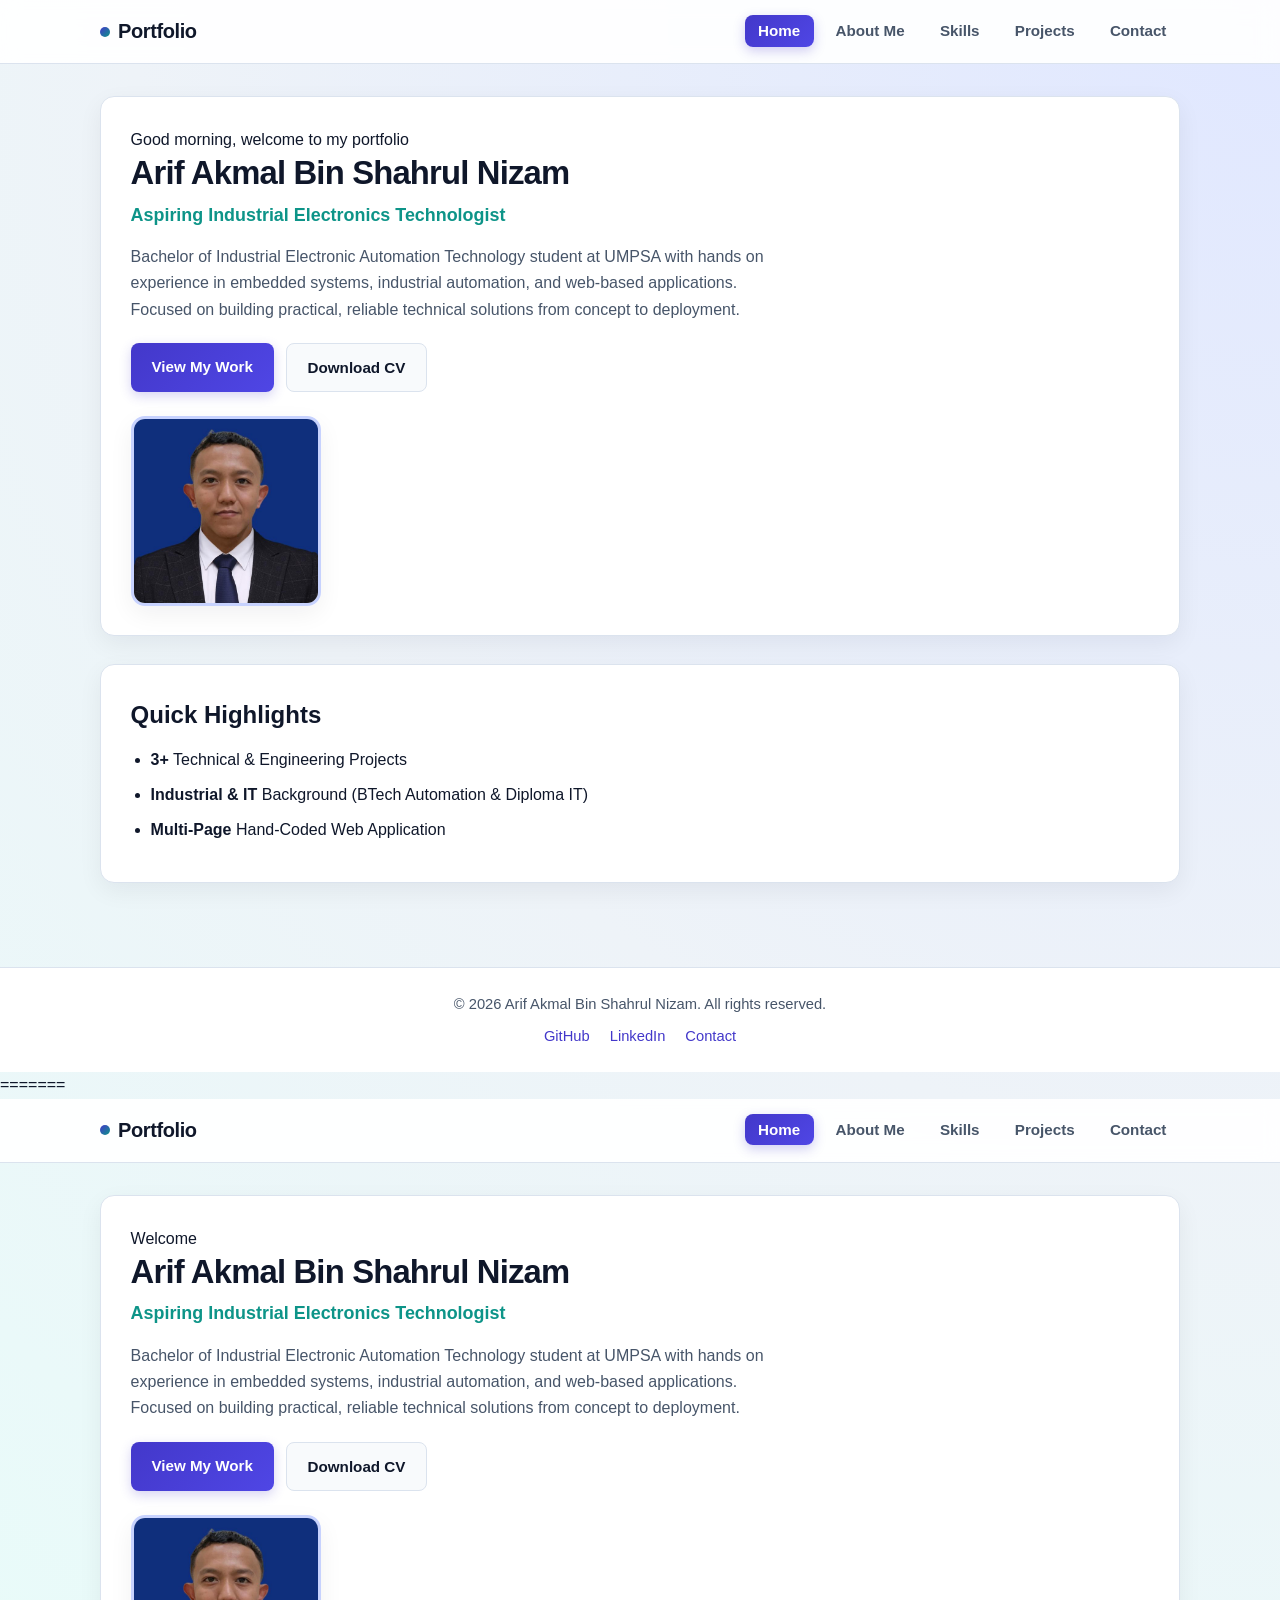
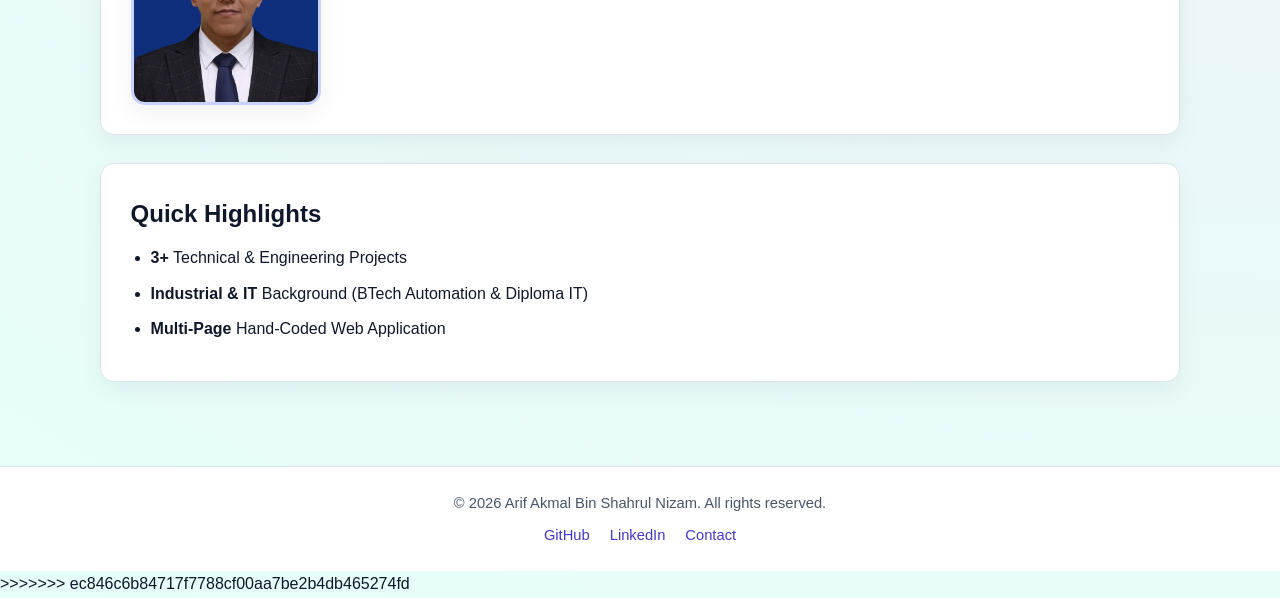
==== commit 583ef592: "update email problem" ====
--- a/index.html
+++ b/index.html
@@ -1,4 +1,3 @@
-<<<<<<< HEAD
 <!DOCTYPE html>
 <html lang="en">
 <head>
--- a/css/style.css
+++ b/css/style.css
@@ -544,550 +544,4 @@
   table {
     font-size: 0.9rem;
   }
-:root {
-  --bg-color: #eef3f8;
-  --surface-color: #ffffff;
-  --surface-tint: #f8fafc;
-  --text-color: #0f172a;
-  --muted-color: #475569;
-  --primary-color: #4338ca;
-  --primary-hover: #3730a3;
-  --primary-soft: #eef2ff;
-  --accent-color: #0d9488;
-  --accent-soft: #f0fdfa;
-  --border-color: #dbe3ee;
-  --error-color: #dc2626;
-  --success-color: #15803d;
-  --radius: 14px;
-  --radius-sm: 8px;
-  --shadow: 0 8px 24px rgba(15, 23, 42, 0.06);
-  --shadow-lg: 0 16px 34px rgba(67, 56, 202, 0.12);
-  --transition: all 0.22s ease;
-}
-
-*,
-*::before,
-*::after {
-  box-sizing: border-box;
-  margin: 0;
-  padding: 0;
-}
-
-html {
-  scroll-behavior: smooth;
-}
-
-body {
-  font-family: "Segoe UI", Tahoma, Geneva, Verdana, sans-serif;
-  background: radial-gradient(circle at top right, #e0e7ff 0%, var(--bg-color) 45%, #e6fffa 100%);
-  color: var(--text-color);
-  line-height: 1.65;
-  min-height: 100vh;
-}
-
-img {
-  max-width: 100%;
-  height: auto;
-  display: block;
-}
-
-a {
-  color: var(--primary-color);
-  text-decoration: none;
-  transition: var(--transition);
-}
-
-a:hover {
-  color: var(--primary-hover);
-}
-
-/* Header & Navigation */
-header {
-  background-color: rgba(255, 255, 255, 0.92);
-  backdrop-filter: blur(10px);
-  border-bottom: 1px solid var(--border-color);
-  position: sticky;
-  top: 0;
-  z-index: 100;
-}
-
-nav {
-  max-width: 1120px;
-  margin: 0 auto;
-  padding: 0.95rem 1.25rem;
-  display: flex;
-  align-items: center;
-  justify-content: space-between;
-  gap: 1rem;
-}
-
-.brand {
-  font-size: 1.25rem;
-  font-weight: 800;
-  letter-spacing: -0.02em;
-  color: var(--text-color);
-  display: inline-flex;
-  align-items: center;
-  gap: 0.5rem;
-}
-
-.brand::before {
-  content: "";
-  width: 10px;
-  height: 10px;
-  border-radius: 50%;
-  background: linear-gradient(135deg, var(--primary-color), var(--accent-color));
-}
-
-.nav-links {
-  list-style: none;
-  display: flex;
-  align-items: center;
-  gap: 0.5rem;
-}
-
-.nav-links a {
-  padding: 0.45rem 0.85rem;
-  border-radius: var(--radius-sm);
-  color: var(--muted-color);
-  font-weight: 600;
-  font-size: 0.95rem;
-}
-
-.nav-links a:hover {
-  background-color: var(--primary-soft);
-  color: var(--primary-color);
-}
-
-.nav-links a.active {
-  background: linear-gradient(135deg, var(--primary-color), #4f46e5);
-  color: #ffffff;
-  box-shadow: 0 4px 12px rgba(67, 56, 202, 0.25);
-}
-
-#menu-toggle {
-  display: none;
-  padding: 0.45rem 0.85rem;
-  border: 1px solid var(--border-color);
-  border-radius: var(--radius-sm);
-  background-color: var(--surface-color);
-  color: var(--text-color);
-  font-weight: 600;
-  cursor: pointer;
-}
-
-/* Main Content */
-main {
-  max-width: 1120px;
-  margin: 0 auto;
-  padding: 2rem 1.25rem 3.5rem;
-}
-
-section {
-  background-color: var(--surface-color);
-  border: 1px solid var(--border-color);
-  border-radius: var(--radius);
-  padding: 1.85rem;
-  margin-bottom: 1.75rem;
-  box-shadow: var(--shadow);
-}
-
-.page-header {
-  background: linear-gradient(135deg, #ffffff 0%, var(--primary-soft) 100%);
-  border-color: #c7d2fe;
-}
-
-.page-header h1,
-.hero h1 {
-  font-size: 2.05rem;
-  font-weight: 800;
-  letter-spacing: -0.025em;
-  line-height: 1.2;
-  margin-bottom: 0.5rem;
-  color: var(--text-color);
-}
-
-.tagline {
-  font-size: 1.12rem;
-  font-weight: 700;
-  color: var(--accent-color);
-  margin-bottom: 0.85rem;
-}
-
-.intro,
-.page-header p {
-  color: var(--muted-color);
-  margin-bottom: 1.25rem;
-  max-width: 72ch;
-}
-
-/* Buttons */
-.btn {
-  display: inline-block;
-  padding: 0.68rem 1.3rem;
-  border-radius: var(--radius-sm);
-  font-weight: 600;
-  font-size: 0.95rem;
-  border: none;
-  cursor: pointer;
-  transition: var(--transition);
-}
-
-.btn-primary {
-  background: linear-gradient(135deg, var(--primary-color), #4f46e5);
-  color: #ffffff;
-  box-shadow: 0 4px 12px rgba(67, 56, 202, 0.22);
-}
-
-.btn-primary:hover {
-  background: linear-gradient(135deg, var(--primary-hover), var(--primary-color));
-  color: #ffffff;
-  transform: translateY(-2px);
-  box-shadow: 0 8px 18px rgba(67, 56, 202, 0.28);
-}
-
-.btn-secondary {
-  background-color: var(--surface-tint);
-  color: var(--text-color);
-  border: 1px solid var(--border-color);
-}
-
-.btn-secondary:hover {
-  background-color: var(--primary-soft);
-  color: var(--primary-color);
-  border-color: #c7d2fe;
-  transform: translateY(-1px);
-}
-
-.cta-group {
-  display: flex;
-  flex-wrap: wrap;
-  gap: 0.75rem;
-  margin-bottom: 1.5rem;
-}
-
-.profile-photo {
-  width: 190px;
-  aspect-ratio: 1 / 1;
-  object-fit: cover;
-  border-radius: var(--radius);
-  border: 3px solid #c7d2fe;
-  box-shadow: var(--shadow);
-}
-
-.highlights ul,
-.timeline,
-.experience-section ul {
-  padding-left: 1.25rem;
-  margin-top: 0.75rem;
-}
-
-.highlights li,
-.timeline li,
-.experience-section li {
-  margin-bottom: 0.55rem;
-}
-
-/* Collapsible & Tabs */
-.collapsible-content {
-  margin-top: 1rem;
-  padding-top: 1rem;
-  border-top: 1px dashed var(--border-color);
-}
-
-.collapsible-content h3 {
-  margin-top: 0.75rem;
-  margin-bottom: 0.35rem;
-  color: var(--primary-color);
-}
-
-.cv-download {
-  margin-top: 1.25rem;
-}
-
-.tab-buttons,
-.filter-buttons {
-  display: flex;
-  flex-wrap: wrap;
-  gap: 0.6rem;
-  margin-bottom: 1.25rem;
-}
-
-.tab-btn,
-.filter-btn {
-  padding: 0.5rem 1.05rem;
-  border: 1px solid var(--border-color);
-  border-radius: 999px;
-  background-color: var(--surface-color);
-  color: var(--muted-color);
-  font-weight: 600;
-  font-size: 0.9rem;
-  cursor: pointer;
-  transition: var(--transition);
-}
-
-.tab-btn:hover,
-.filter-btn:hover {
-  background-color: var(--primary-soft);
-  color: var(--primary-color);
-  border-color: #a5b4fc;
-}
-
-.tab-btn.active,
-.filter-btn.active {
-  background: linear-gradient(135deg, var(--primary-color), var(--accent-color));
-  color: #ffffff;
-  border-color: transparent;
-  box-shadow: 0 4px 12px rgba(67, 56, 202, 0.22);
-}
-
-.tab-panel {
-  display: none;
-}
-
-.tab-panel.active {
-  display: block;
-}
-
-.skill-item {
-  margin-bottom: 1.05rem;
-}
-
-.skill-header {
-  display: flex;
-  justify-content: space-between;
-  font-weight: 600;
-  margin-bottom: 0.35rem;
-}
-
-.progress-bar {
-  width: 100%;
-  height: 11px;
-  background-color: #e2e8f0;
-  border-radius: 999px;
-  overflow: hidden;
-}
-
-.progress-fill {
-  height: 100%;
-  width: 0;
-  background: linear-gradient(90deg, var(--primary-color), var(--accent-color));
-  border-radius: 999px;
-  transition: width 0.8s ease;
-}
-
-/* Table */
-table {
-  width: 100%;
-  border-collapse: collapse;
-  margin-top: 0.75rem;
-  border-radius: var(--radius-sm);
-  overflow: hidden;
-}
-
-th,
-td {
-  border: 1px solid var(--border-color);
-  padding: 0.75rem 0.9rem;
-  text-align: left;
-}
-
-th {
-  background-color: var(--primary-soft);
-  color: var(--primary-hover);
-  font-weight: 700;
-}
-
-tr:nth-child(even) td {
-  background-color: var(--surface-tint);
-}
-
-/* Projects Grid */
-.projects-grid {
-  display: grid;
-  grid-template-columns: repeat(3, 1fr);
-  gap: 1.35rem;
-}
-
-.project-card {
-  border: 1px solid var(--border-color);
-  border-radius: var(--radius);
-  padding: 1.15rem;
-  background-color: var(--surface-tint);
-  display: flex;
-  flex-direction: column;
-  gap: 0.65rem;
-  transition: var(--transition);
-}
-
-.project-card:hover {
-  background-color: var(--surface-color);
-  border-color: #a5b4fc;
-  transform: translateY(-4px);
-  box-shadow: var(--shadow-lg);
-}
-
-.project-card img {
-  width: 100%;
-  aspect-ratio: 16 / 10;
-  object-fit: cover;
-  border-radius: var(--radius-sm);
-  border: 1px solid var(--border-color);
-  background-color: #e2e8f0;
-}
-
-.project-card h2 {
-  font-size: 1.15rem;
-  color: var(--text-color);
-}
-
-.project-card p {
-  font-size: 0.92rem;
-  color: var(--muted-color);
-}
-
-.project-card p strong {
-  color: var(--text-color);
-}
-
-.project-link {
-  margin-top: auto;
-  padding-top: 0.4rem;
-  font-weight: 700;
-  color: var(--primary-color);
-}
-
-.project-link:hover {
-  color: var(--accent-color);
-  text-decoration: underline;
-}
-
-/* Contact Layout & Form */
-.contact-layout {
-  display: grid;
-  grid-template-columns: 2fr 1fr;
-  gap: 1.5rem;
-}
-
-.form-group {
-  margin-bottom: 1rem;
-}
-
-label {
-  display: block;
-  font-weight: 600;
-  margin-bottom: 0.35rem;
-}
-
-input,
-textarea {
-  width: 100%;
-  padding: 0.68rem 0.85rem;
-  border: 1px solid var(--border-color);
-  border-radius: var(--radius-sm);
-  font-family: inherit;
-  font-size: 1rem;
-  background-color: var(--surface-color);
-  color: var(--text-color);
-}
-
-input:focus,
-textarea:focus {
-  outline: 3px solid var(--primary-soft);
-  border-color: var(--primary-color);
-}
-
-.error-msg {
-  color: var(--error-color);
-  font-size: 0.85rem;
-  display: block;
-  margin-top: 0.25rem;
-}
-
-.form-status {
-  margin-top: 0.9rem;
-  font-weight: 600;
-}
-
-.form-status.success {
-  color: var(--success-color);
-}
-
-.form-status.error {
-  color: var(--error-color);
-}
-
-.contact-details p,
-.social-list {
-  margin-top: 0.5rem;
-}
-
-.social-list {
-  list-style: none;
-  display: flex;
-  flex-direction: column;
-  gap: 0.5rem;
-}
-
-/* Footer */
-footer {
-  background-color: var(--surface-color);
-  border-top: 1px solid var(--border-color);
-  padding: 1.5rem 1.25rem;
-  text-align: center;
-  color: var(--muted-color);
-  font-size: 0.92rem;
-}
-
-.footer-links {
-  list-style: none;
-  display: flex;
-  justify-content: center;
-  gap: 1.25rem;
-  margin-top: 0.5rem;
-}
-
-/* Responsive Breakpoints */
-@media (max-width: 768px) {
-  #menu-toggle {
-    display: inline-block;
-  }
-
-  .nav-links {
-    display: none;
-    position: absolute;
-    top: 100%;
-    left: 0;
-    right: 0;
-    background-color: var(--surface-color);
-    border-bottom: 1px solid var(--border-color);
-    flex-direction: column;
-    padding: 1rem;
-    gap: 0.5rem;
-    box-shadow: var(--shadow);
-  }
-
-  .nav-links.open {
-    display: flex;
-  }
-
-  .projects-grid,
-  .contact-layout {
-    grid-template-columns: 1fr;
-  }
-}
-
-@media (max-width: 480px) {
-  .page-header h1,
-  .hero h1 {
-    font-size: 1.6rem;
-  }
-
-  section {
-    padding: 1.25rem;
-  }
-
-  table {
-    font-size: 0.9rem;
-  }
 }
--- a/css/style.css
+++ b/css/style.css
@@ -544,550 +544,4 @@
   table {
     font-size: 0.9rem;
   }
-:root {
-  --bg-color: #eef3f8;
-  --surface-color: #ffffff;
-  --surface-tint: #f8fafc;
-  --text-color: #0f172a;
-  --muted-color: #475569;
-  --primary-color: #4338ca;
-  --primary-hover: #3730a3;
-  --primary-soft: #eef2ff;
-  --accent-color: #0d9488;
-  --accent-soft: #f0fdfa;
-  --border-color: #dbe3ee;
-  --error-color: #dc2626;
-  --success-color: #15803d;
-  --radius: 14px;
-  --radius-sm: 8px;
-  --shadow: 0 8px 24px rgba(15, 23, 42, 0.06);
-  --shadow-lg: 0 16px 34px rgba(67, 56, 202, 0.12);
-  --transition: all 0.22s ease;
-}
-
-*,
-*::before,
-*::after {
-  box-sizing: border-box;
-  margin: 0;
-  padding: 0;
-}
-
-html {
-  scroll-behavior: smooth;
-}
-
-body {
-  font-family: "Segoe UI", Tahoma, Geneva, Verdana, sans-serif;
-  background: radial-gradient(circle at top right, #e0e7ff 0%, var(--bg-color) 45%, #e6fffa 100%);
-  color: var(--text-color);
-  line-height: 1.65;
-  min-height: 100vh;
-}
-
-img {
-  max-width: 100%;
-  height: auto;
-  display: block;
-}
-
-a {
-  color: var(--primary-color);
-  text-decoration: none;
-  transition: var(--transition);
-}
-
-a:hover {
-  color: var(--primary-hover);
-}
-
-/* Header & Navigation */
-header {
-  background-color: rgba(255, 255, 255, 0.92);
-  backdrop-filter: blur(10px);
-  border-bottom: 1px solid var(--border-color);
-  position: sticky;
-  top: 0;
-  z-index: 100;
-}
-
-nav {
-  max-width: 1120px;
-  margin: 0 auto;
-  padding: 0.95rem 1.25rem;
-  display: flex;
-  align-items: center;
-  justify-content: space-between;
-  gap: 1rem;
-}
-
-.brand {
-  font-size: 1.25rem;
-  font-weight: 800;
-  letter-spacing: -0.02em;
-  color: var(--text-color);
-  display: inline-flex;
-  align-items: center;
-  gap: 0.5rem;
-}
-
-.brand::before {
-  content: "";
-  width: 10px;
-  height: 10px;
-  border-radius: 50%;
-  background: linear-gradient(135deg, var(--primary-color), var(--accent-color));
-}
-
-.nav-links {
-  list-style: none;
-  display: flex;
-  align-items: center;
-  gap: 0.5rem;
-}
-
-.nav-links a {
-  padding: 0.45rem 0.85rem;
-  border-radius: var(--radius-sm);
-  color: var(--muted-color);
-  font-weight: 600;
-  font-size: 0.95rem;
-}
-
-.nav-links a:hover {
-  background-color: var(--primary-soft);
-  color: var(--primary-color);
-}
-
-.nav-links a.active {
-  background: linear-gradient(135deg, var(--primary-color), #4f46e5);
-  color: #ffffff;
-  box-shadow: 0 4px 12px rgba(67, 56, 202, 0.25);
-}
-
-#menu-toggle {
-  display: none;
-  padding: 0.45rem 0.85rem;
-  border: 1px solid var(--border-color);
-  border-radius: var(--radius-sm);
-  background-color: var(--surface-color);
-  color: var(--text-color);
-  font-weight: 600;
-  cursor: pointer;
-}
-
-/* Main Content */
-main {
-  max-width: 1120px;
-  margin: 0 auto;
-  padding: 2rem 1.25rem 3.5rem;
-}
-
-section {
-  background-color: var(--surface-color);
-  border: 1px solid var(--border-color);
-  border-radius: var(--radius);
-  padding: 1.85rem;
-  margin-bottom: 1.75rem;
-  box-shadow: var(--shadow);
-}
-
-.page-header {
-  background: linear-gradient(135deg, #ffffff 0%, var(--primary-soft) 100%);
-  border-color: #c7d2fe;
-}
-
-.page-header h1,
-.hero h1 {
-  font-size: 2.05rem;
-  font-weight: 800;
-  letter-spacing: -0.025em;
-  line-height: 1.2;
-  margin-bottom: 0.5rem;
-  color: var(--text-color);
-}
-
-.tagline {
-  font-size: 1.12rem;
-  font-weight: 700;
-  color: var(--accent-color);
-  margin-bottom: 0.85rem;
-}
-
-.intro,
-.page-header p {
-  color: var(--muted-color);
-  margin-bottom: 1.25rem;
-  max-width: 72ch;
-}
-
-/* Buttons */
-.btn {
-  display: inline-block;
-  padding: 0.68rem 1.3rem;
-  border-radius: var(--radius-sm);
-  font-weight: 600;
-  font-size: 0.95rem;
-  border: none;
-  cursor: pointer;
-  transition: var(--transition);
-}
-
-.btn-primary {
-  background: linear-gradient(135deg, var(--primary-color), #4f46e5);
-  color: #ffffff;
-  box-shadow: 0 4px 12px rgba(67, 56, 202, 0.22);
-}
-
-.btn-primary:hover {
-  background: linear-gradient(135deg, var(--primary-hover), var(--primary-color));
-  color: #ffffff;
-  transform: translateY(-2px);
-  box-shadow: 0 8px 18px rgba(67, 56, 202, 0.28);
-}
-
-.btn-secondary {
-  background-color: var(--surface-tint);
-  color: var(--text-color);
-  border: 1px solid var(--border-color);
-}
-
-.btn-secondary:hover {
-  background-color: var(--primary-soft);
-  color: var(--primary-color);
-  border-color: #c7d2fe;
-  transform: translateY(-1px);
-}
-
-.cta-group {
-  display: flex;
-  flex-wrap: wrap;
-  gap: 0.75rem;
-  margin-bottom: 1.5rem;
-}
-
-.profile-photo {
-  width: 190px;
-  aspect-ratio: 1 / 1;
-  object-fit: cover;
-  border-radius: var(--radius);
-  border: 3px solid #c7d2fe;
-  box-shadow: var(--shadow);
-}
-
-.highlights ul,
-.timeline,
-.experience-section ul {
-  padding-left: 1.25rem;
-  margin-top: 0.75rem;
-}
-
-.highlights li,
-.timeline li,
-.experience-section li {
-  margin-bottom: 0.55rem;
-}
-
-/* Collapsible & Tabs */
-.collapsible-content {
-  margin-top: 1rem;
-  padding-top: 1rem;
-  border-top: 1px dashed var(--border-color);
-}
-
-.collapsible-content h3 {
-  margin-top: 0.75rem;
-  margin-bottom: 0.35rem;
-  color: var(--primary-color);
-}
-
-.cv-download {
-  margin-top: 1.25rem;
-}
-
-.tab-buttons,
-.filter-buttons {
-  display: flex;
-  flex-wrap: wrap;
-  gap: 0.6rem;
-  margin-bottom: 1.25rem;
-}
-
-.tab-btn,
-.filter-btn {
-  padding: 0.5rem 1.05rem;
-  border: 1px solid var(--border-color);
-  border-radius: 999px;
-  background-color: var(--surface-color);
-  color: var(--muted-color);
-  font-weight: 600;
-  font-size: 0.9rem;
-  cursor: pointer;
-  transition: var(--transition);
-}
-
-.tab-btn:hover,
-.filter-btn:hover {
-  background-color: var(--primary-soft);
-  color: var(--primary-color);
-  border-color: #a5b4fc;
-}
-
-.tab-btn.active,
-.filter-btn.active {
-  background: linear-gradient(135deg, var(--primary-color), var(--accent-color));
-  color: #ffffff;
-  border-color: transparent;
-  box-shadow: 0 4px 12px rgba(67, 56, 202, 0.22);
-}
-
-.tab-panel {
-  display: none;
-}
-
-.tab-panel.active {
-  display: block;
-}
-
-.skill-item {
-  margin-bottom: 1.05rem;
-}
-
-.skill-header {
-  display: flex;
-  justify-content: space-between;
-  font-weight: 600;
-  margin-bottom: 0.35rem;
-}
-
-.progress-bar {
-  width: 100%;
-  height: 11px;
-  background-color: #e2e8f0;
-  border-radius: 999px;
-  overflow: hidden;
-}
-
-.progress-fill {
-  height: 100%;
-  width: 0;
-  background: linear-gradient(90deg, var(--primary-color), var(--accent-color));
-  border-radius: 999px;
-  transition: width 0.8s ease;
-}
-
-/* Table */
-table {
-  width: 100%;
-  border-collapse: collapse;
-  margin-top: 0.75rem;
-  border-radius: var(--radius-sm);
-  overflow: hidden;
-}
-
-th,
-td {
-  border: 1px solid var(--border-color);
-  padding: 0.75rem 0.9rem;
-  text-align: left;
-}
-
-th {
-  background-color: var(--primary-soft);
-  color: var(--primary-hover);
-  font-weight: 700;
-}
-
-tr:nth-child(even) td {
-  background-color: var(--surface-tint);
-}
-
-/* Projects Grid */
-.projects-grid {
-  display: grid;
-  grid-template-columns: repeat(3, 1fr);
-  gap: 1.35rem;
-}
-
-.project-card {
-  border: 1px solid var(--border-color);
-  border-radius: var(--radius);
-  padding: 1.15rem;
-  background-color: var(--surface-tint);
-  display: flex;
-  flex-direction: column;
-  gap: 0.65rem;
-  transition: var(--transition);
-}
-
-.project-card:hover {
-  background-color: var(--surface-color);
-  border-color: #a5b4fc;
-  transform: translateY(-4px);
-  box-shadow: var(--shadow-lg);
-}
-
-.project-card img {
-  width: 100%;
-  aspect-ratio: 16 / 10;
-  object-fit: cover;
-  border-radius: var(--radius-sm);
-  border: 1px solid var(--border-color);
-  background-color: #e2e8f0;
-}
-
-.project-card h2 {
-  font-size: 1.15rem;
-  color: var(--text-color);
-}
-
-.project-card p {
-  font-size: 0.92rem;
-  color: var(--muted-color);
-}
-
-.project-card p strong {
-  color: var(--text-color);
-}
-
-.project-link {
-  margin-top: auto;
-  padding-top: 0.4rem;
-  font-weight: 700;
-  color: var(--primary-color);
-}
-
-.project-link:hover {
-  color: var(--accent-color);
-  text-decoration: underline;
-}
-
-/* Contact Layout & Form */
-.contact-layout {
-  display: grid;
-  grid-template-columns: 2fr 1fr;
-  gap: 1.5rem;
-}
-
-.form-group {
-  margin-bottom: 1rem;
-}
-
-label {
-  display: block;
-  font-weight: 600;
-  margin-bottom: 0.35rem;
-}
-
-input,
-textarea {
-  width: 100%;
-  padding: 0.68rem 0.85rem;
-  border: 1px solid var(--border-color);
-  border-radius: var(--radius-sm);
-  font-family: inherit;
-  font-size: 1rem;
-  background-color: var(--surface-color);
-  color: var(--text-color);
-}
-
-input:focus,
-textarea:focus {
-  outline: 3px solid var(--primary-soft);
-  border-color: var(--primary-color);
-}
-
-.error-msg {
-  color: var(--error-color);
-  font-size: 0.85rem;
-  display: block;
-  margin-top: 0.25rem;
-}
-
-.form-status {
-  margin-top: 0.9rem;
-  font-weight: 600;
-}
-
-.form-status.success {
-  color: var(--success-color);
-}
-
-.form-status.error {
-  color: var(--error-color);
-}
-
-.contact-details p,
-.social-list {
-  margin-top: 0.5rem;
-}
-
-.social-list {
-  list-style: none;
-  display: flex;
-  flex-direction: column;
-  gap: 0.5rem;
-}
-
-/* Footer */
-footer {
-  background-color: var(--surface-color);
-  border-top: 1px solid var(--border-color);
-  padding: 1.5rem 1.25rem;
-  text-align: center;
-  color: var(--muted-color);
-  font-size: 0.92rem;
-}
-
-.footer-links {
-  list-style: none;
-  display: flex;
-  justify-content: center;
-  gap: 1.25rem;
-  margin-top: 0.5rem;
-}
-
-/* Responsive Breakpoints */
-@media (max-width: 768px) {
-  #menu-toggle {
-    display: inline-block;
-  }
-
-  .nav-links {
-    display: none;
-    position: absolute;
-    top: 100%;
-    left: 0;
-    right: 0;
-    background-color: var(--surface-color);
-    border-bottom: 1px solid var(--border-color);
-    flex-direction: column;
-    padding: 1rem;
-    gap: 0.5rem;
-    box-shadow: var(--shadow);
-  }
-
-  .nav-links.open {
-    display: flex;
-  }
-
-  .projects-grid,
-  .contact-layout {
-    grid-template-columns: 1fr;
-  }
-}
-
-@media (max-width: 480px) {
-  .page-header h1,
-  .hero h1 {
-    font-size: 1.6rem;
-  }
-
-  section {
-    padding: 1.25rem;
-  }
-
-  table {
-    font-size: 0.9rem;
-  }
 }
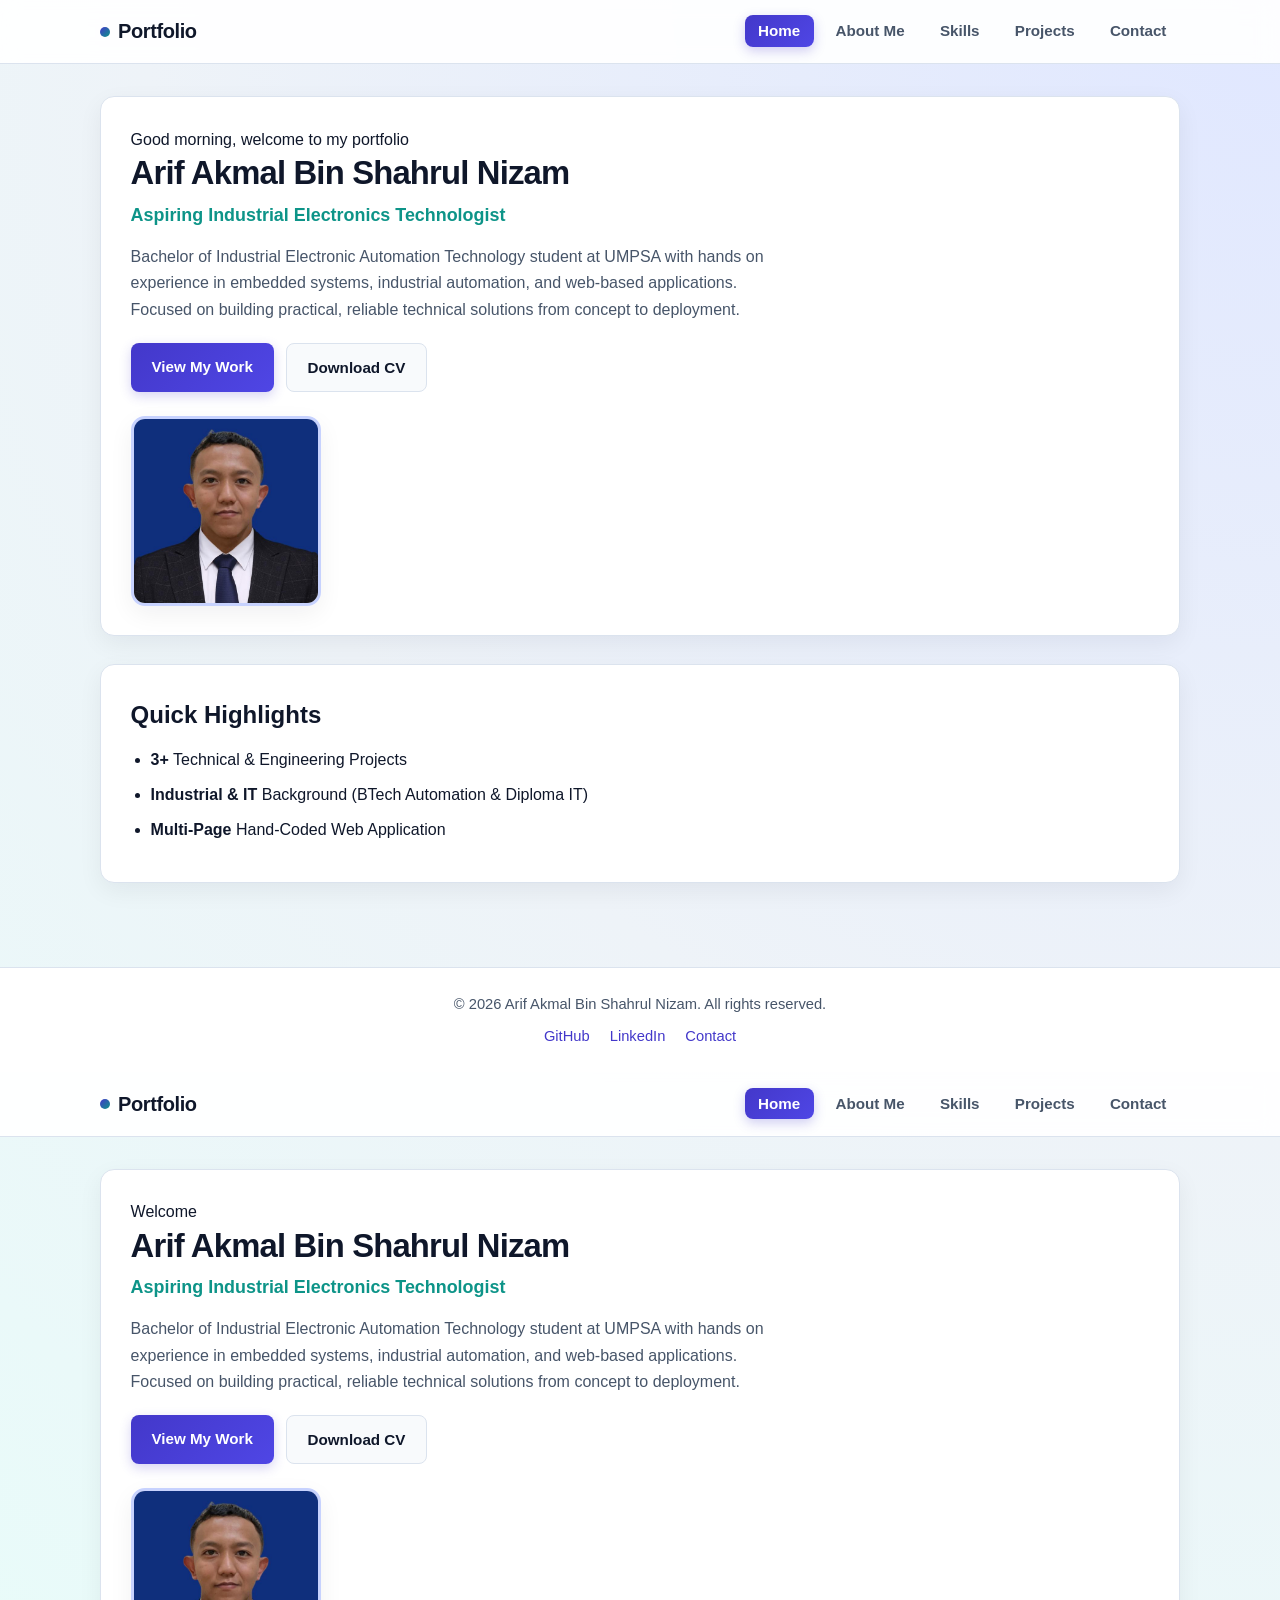
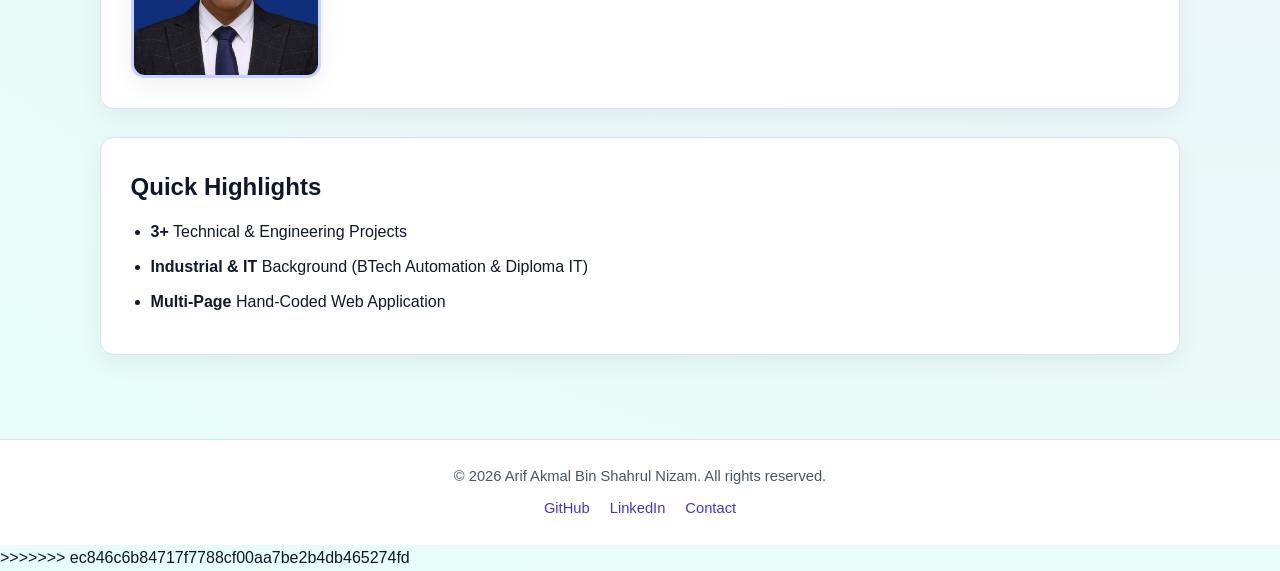
==== commit 1a8849d0: "lastupdateforindex.html" ====
--- a/index.html
+++ b/index.html
@@ -59,7 +59,6 @@
 
   <script src="js/script.js"></script>
 </body>
-=======
 <!DOCTYPE html>
 <html lang="en">
 <head>
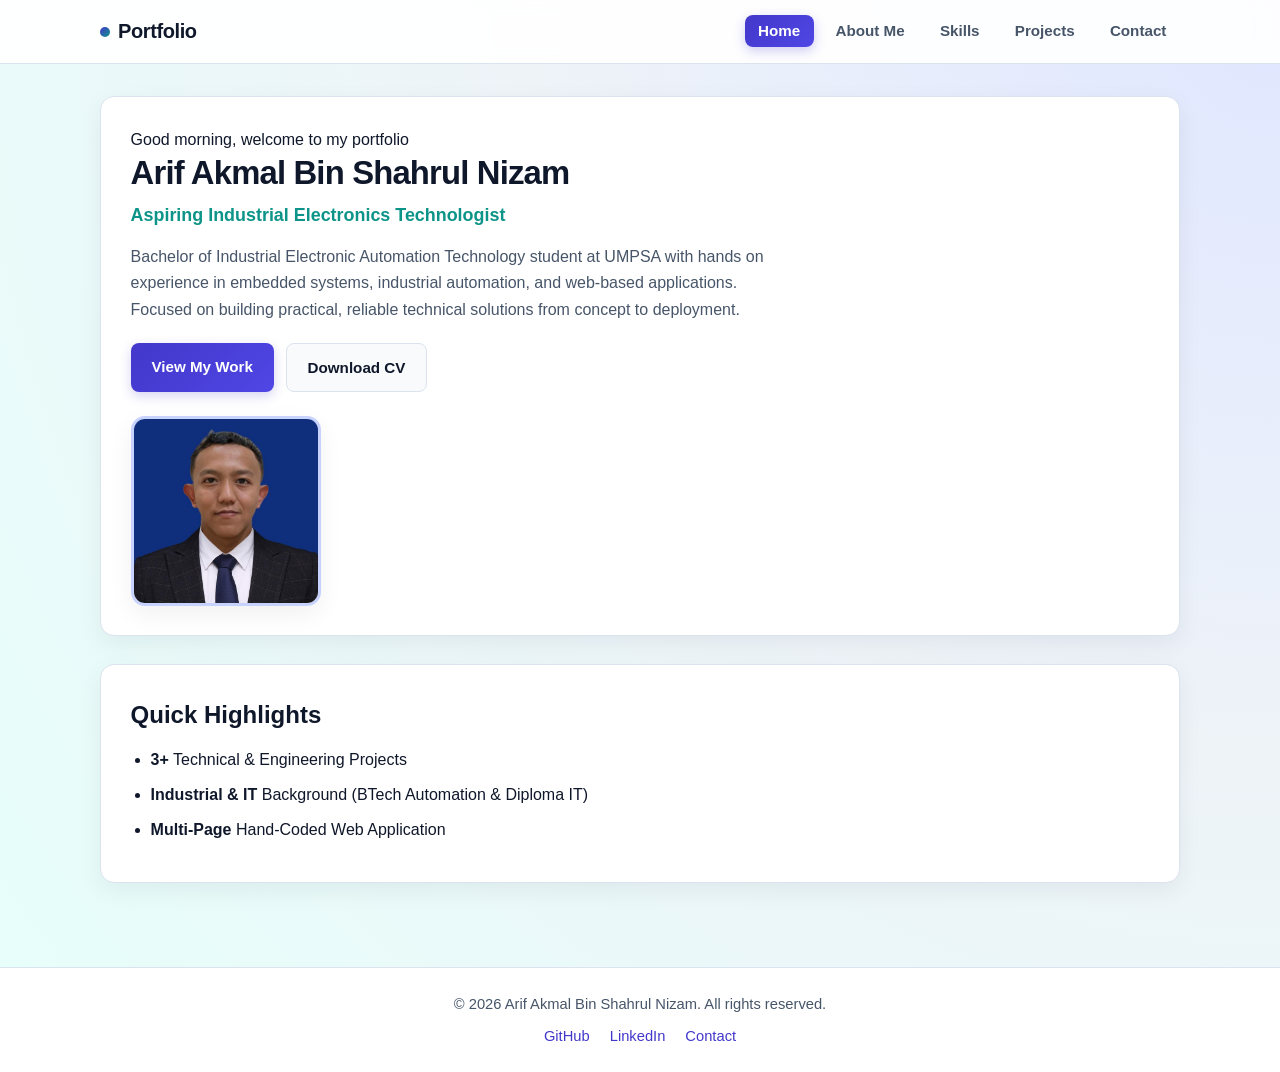
==== commit 5027ef50: "fixindex2" ====
--- a/index.html
+++ b/index.html
@@ -59,66 +59,4 @@
 
   <script src="js/script.js"></script>
 </body>
-<!DOCTYPE html>
-<html lang="en">
-<head>
-  <meta charset="UTF-8">
-  <meta name="viewport" content="width=device-width, initial-scale=1.0">
-  <title>Home | Personal Portfolio</title>
-  <link rel="stylesheet" href="css/style.css">
-</head>
-<body>
-  <header>
-    <nav aria-label="Primary Navigation">
-      <a href="index.html" class="brand">Portfolio</a>
-      <button type="button" id="menu-toggle" aria-expanded="false" aria-label="Toggle navigation">Menu</button>
-      <ul class="nav-links" id="nav-links">
-        <li><a href="index.html" class="active" aria-current="page">Home</a></li>
-        <li><a href="about.html">About Me</a></li>
-        <li><a href="skills.html">Skills</a></li>
-        <li><a href="projects.html">Projects</a></li>
-        <li><a href="contact.html">Contact</a></li>
-      </ul>
-    </nav>
-  </header>
-
-  <main>
-    <section class="hero">
-      <p id="greeting" class="greeting">Welcome</p>
-      <h1>Arif Akmal Bin Shahrul Nizam</h1>
-      <p class="tagline">Aspiring <span id="typing-text">Industrial Electronics Technologist</span></p>
-      <p class="intro">
-        Bachelor of Industrial Electronic Automation Technology student at UMPSA with hands on experience
-        in embedded systems, industrial automation, and web-based applications. Focused on building practical,
-        reliable technical solutions from concept to deployment.
-      </p>
-      <div class="cta-group">
-        <a href="projects.html" class="btn btn-primary">View My Work</a>
-        <a href="docs/resume.pdf" class="btn btn-secondary" download>Download CV</a>
-      </div>
-      <img src="images/profile.jpg" alt="Portrait of Arif Akmal Bin Shahrul Nizam" class="profile-photo">
-    </section>
-
-    <section class="highlights">
-      <h2>Quick Highlights</h2>
-      <ul>
-        <li><strong>3+</strong> Technical & Engineering Projects</li>
-        <li><strong>Industrial & IT</strong> Background (BTech Automation & Diploma IT)</li>
-        <li><strong>Multi-Page</strong> Hand-Coded Web Application</li>
-      </ul>
-    </section>
-  </main>
-
-  <footer>
-    <p>© <span id="year">2026</span> Arif Akmal Bin Shahrul Nizam. All rights reserved.</p>
-    <ul class="footer-links">
-      <li><a href="https://github.com" target="_blank" rel="noopener noreferrer">GitHub</a></li>
-      <li><a href="https://linkedin.com" target="_blank" rel="noopener noreferrer">LinkedIn</a></li>
-      <li><a href="contact.html">Contact</a></li>
-    </ul>
-  </footer>
-
-  <script src="js/script.js"></script>
-</body>
->>>>>>> ec846c6b84717f7788cf00aa7be2b4db465274fd
 </html>
